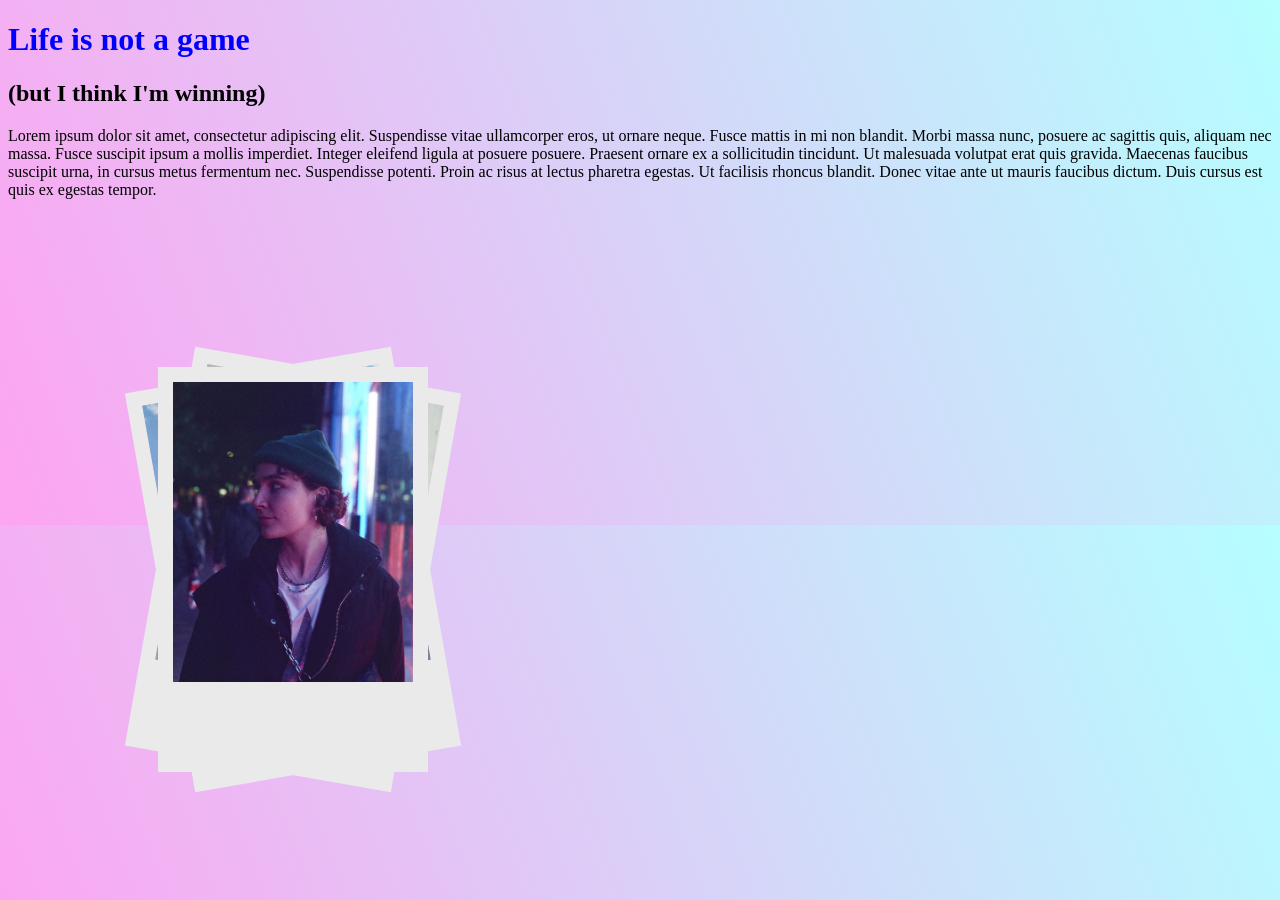
==== index.html @ 167e36af "Added the Lorem Ipsum in the intro + the polaroid gallery" ====
<!DOCTYPE html>
<html lang="en">
  <head>
    <meta charset="UTF-8" />
    <meta name="viewport" content="width=device-width, initial-scale=1.0" />
    <title>Life is not a game</title>
    <link rel="stylesheet" href="style.css" />
  </head>
  <body>
    <header>
      <h1>Life is not a game</h1>
      <h2>(but I think I'm winning)</h2>
    </header>
    <div class="intro">
      Lorem ipsum dolor sit amet, consectetur adipiscing elit. Suspendisse vitae
      ullamcorper eros, ut ornare neque. Fusce mattis in mi non blandit. Morbi
      massa nunc, posuere ac sagittis quis, aliquam nec massa. Fusce suscipit
      ipsum a mollis imperdiet. Integer eleifend ligula at posuere posuere.
      Praesent ornare ex a sollicitudin tincidunt. Ut malesuada volutpat erat
      quis gravida. Maecenas faucibus suscipit urna, in cursus metus fermentum
      nec. Suspendisse potenti. Proin ac risus at lectus pharetra egestas. Ut
      facilisis rhoncus blandit. Donec vitae ante ut mauris faucibus dictum.
      Duis cursus est quis ex egestas tempor.
      <div class="picture">
        <img src="C:\Users\Noru\Downloads\Untitled design (4).png" alt="" />
      </div>
    </div>

    <div class="polaroid-gallery">
      <div class="stack">
        <img class="under1" src="imgs/2.jpg" alt="" />
        <img class="under2" src="imgs/5.jpg" alt="" />
        <img class="cover" src="imgs/1.jpg" alt="" />

        <img class="no-show" src="imgs/3.png" alt="" />
        <img class="no-show" src="imgs/4.jpg" alt="" />
        <img class="no-show" src="imgs/6.jpg" alt="" />
        <img class="no-show" src="imgs/7.png" alt="" />
      </div>

      <!-- The Modal/Lightbox -->
      <div id="gallery" class="gallery">
        <span class="close cursor" onclick="closeModal()">&times;</span>
        <div class="gallery-content">
          <div class="my-slides">
            <img src="imgs/1.jpg" />
          </div>
          <div class="my-slides">
            <img src="imgs/2.jpg" />
          </div>
          <div class="my-slides">
            <img src="imgs/3.png" />
          </div>
          <div class="my-slides">
            <img src="imgs/4.jpg" />
          </div>
          <div class="my-slides">
            <img src="imgs/5.jpg" />
          </div>
          <div class="my-slides">
            <img src="imgs/6.jpg" />
          </div>
          <div class="my-slides">
            <img src="imgs/7.png" />
          </div>
          <!-- Next/previous controls -->
          <a class="prev" onclick="plusSlides(-1)">&#10094;</a>
          <a class="next" onclick="plusSlides(1)">&#10095;</a>
        </div>
      </div>
    </div>
    <div class="record-player"></div>
    <div class="about-fox"></div>
    <div class="quote-generator"></div>
    <footer>
      <!-- copyright & inspo
        my links -->
    </footer>
  </body>
  <script>
    const gallery = document.querySelector(".gallery");
    const slides = document.querySelectorAll(".my-slides");
    const stack = document.querySelector(".stack");
    let slideIndex = 1;
    showSlides(slideIndex);

    // Next/previous controls
    function plusSlides(n) {
      showSlides((slideIndex += n));
    }

    // Thumbnail image controls
    function currentSlide(n) {
      showSlides((slideIndex = n));
    }

    function showSlides(n) {
      let i;

      if (n > slides.length) {
        slideIndex = 1;
      }
      if (n < 1) {
        slideIndex = slides.length;
      }
      for (i = 0; i < slides.length; i++) {
        slides[i].style.display = "none";
      }

      slides[slideIndex - 1].style.display = "block";
    }

    stack.addEventListener("click", () => {
      gallery.style.display = "flex";
    });
    // Close the Modal
    function closeModal() {
      gallery.style.display = "none";
    }
  </script>
</html>
---- style.css ----
body {
  background: linear-gradient(
    68.6deg,
    rgb(252, 165, 241) 1.8%,
    rgb(181, 255, 255) 100.5%
  );
}
h1 {
  color: blue;
}

.stack {
  position: relative;
  top: 150px;
  left: 150px;
  width: 300px;
  height: 300px;
  transition: all ease-in-out 0.5s;
}
.stack img {
  position: absolute;
  max-width: 300px;
  max-height: 300px;
  border: solid 15px #eaeaea;
  border-bottom: solid 90px #eaeaea;
}

.cover {
  border: solid 15px #eaeaea;
  border-bottom: solid 90px #eaeaea;
  transition: all ease-in-out 0.5s;
}
.no-show {
  display: none;
}
.under1 {
  transform: rotate(-10deg);
  transition: all ease-in-out 0.5s;
}

.under2 {
  transform: rotate(10deg);
  transition: all ease-in-out 0.5s;
}
.stack:hover {
  transform: scale(1.1);
  cursor: pointer;
  transition: all ease-in-out 0.5s;
}

.stack:hover .under1 {
  transform: rotate(-15deg);
  transition: all ease-in-out 0.5s;
  /* add shadows? */
}

.stack:hover .under2 {
  transform: rotate(15deg);
  transition: all ease-in-out 0.5s;
}

/* The Modal (background) */
.gallery {
  display: none; /* Keep it hidden initially */
  position: fixed;
  z-index: 1000;
  left: 50%;
  top: 50%;
  width: 100%;
  height: 100%;
  background-color: rgba(0, 0, 0, 0.279);
  transform: translate(-50%, -50%); /* Centering fix */
  /* display: flex;
  align-items: center;
  justify-content: center; */
}
.gallery-content {
  display: flex;
  align-items: center;
  justify-content: center;
  width: 100vw; /* Full viewport width */
  height: 100vh; /* Full viewport height */
  position: fixed; /* Ensures it stays in place */
  top: 0;
  left: 0;
}
/* Modal Content */
.gallery-content img {
  display: flex;
  align-items: center;
  justify-content: center;
  max-width: 95%;
  max-height: 95vh;
  /* object-fit: contain; */
}

/* The Close Button */
.close {
  color: white;
  position: absolute;
  top: 10px;
  right: 25px;
  font-size: 35px;
  font-weight: bold;
  cursor: pointer;
  z-index: 1000;
}

.close:hover,
.close:focus {
  color: #999;
  text-decoration: none;
  cursor: pointer;
}

.prev,
.next {
  cursor: pointer;
  position: absolute;
  top: 50%;
  transform: translateY(-50%);
  width: auto;
  padding: 16px;
  color: white;
  font-weight: bold;
  font-size: 20px;
  transition: 0.6s ease;
  border-radius: 3px;
  user-select: none;
  -webkit-user-select: none;
  background-color: rgba(0, 0, 0, 0.5);
}
.prev {
  left: 10px;
}

.next {
  right: 10px;
}
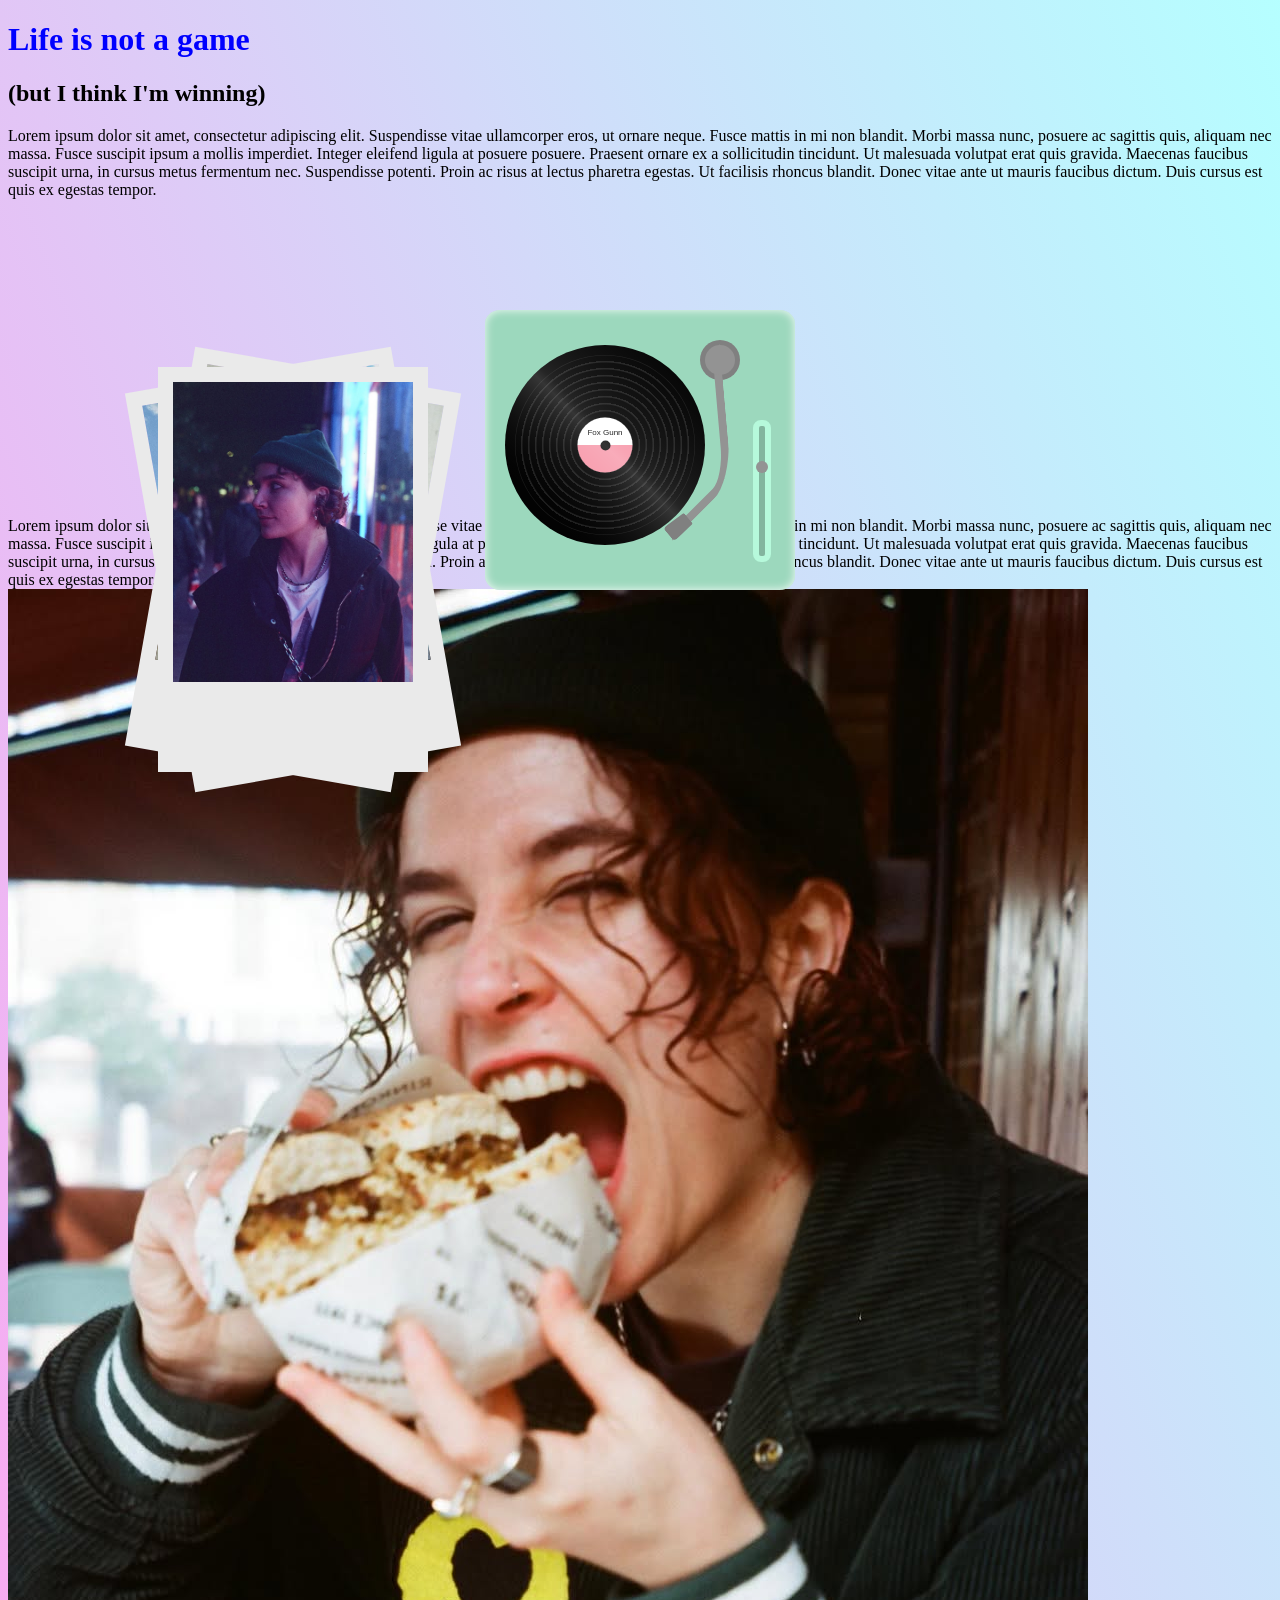
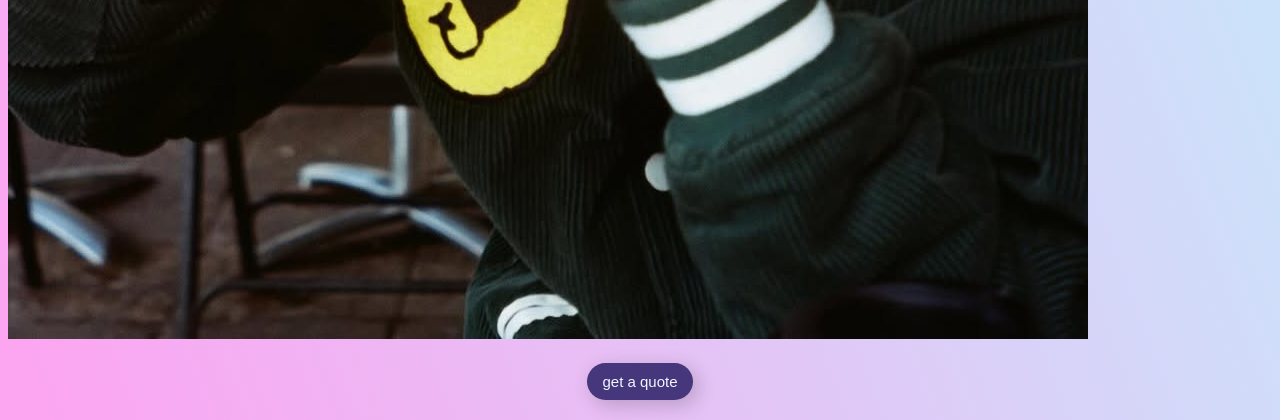
==== commit 3f02e291: "Added record player, about div and quote generator Added the record player and quote generator featu" ====
--- a/index.html
+++ b/index.html
@@ -69,15 +69,71 @@
         </div>
       </div>
     </div>
-    <div class="record-player"></div>
-    <div class="about-fox"></div>
-    <div class="quote-generator"></div>
+    <div class="record-player">
+      <div class="turntable-wrapper">
+        <div class="turntable">
+          <div class="record">
+            <div class="inner"></div>
+          </div>
+          <div class="overlay"></div>
+          <div class="arm-holder">
+            <div class="arm-wrapper">
+              <div class="arm"></div>
+            </div>
+          </div>
+        </div>
+        <div class="slider-container">
+          <input
+            type="range"
+            class="slider"
+            min="0"
+            max="1"
+            step="0.1"
+            value="0.7"
+          />
+        </div>
+      </div>
+      <audio
+        loop
+        class="my-song"
+        src="C:\Users\Noru\Documents\Coding\SheCodes Challenge Most meaningful song\audio test\FOX GUNN - life is not a game (but I think Im winning) [LyricsVisualiser].mp3"
+        preload="auto"
+      ></audio>
+    </div>
+    <div class="about-fox">
+      <div class="know-fox">
+      Lorem ipsum dolor sit amet, consectetur adipiscing elit. Suspendisse vitae
+      ullamcorper eros, ut ornare neque. Fusce mattis in mi non blandit. Morbi
+      massa nunc, posuere ac sagittis quis, aliquam nec massa. Fusce suscipit
+      ipsum a mollis imperdiet. Integer eleifend ligula at posuere posuere.
+      Praesent ornare ex a sollicitudin tincidunt. Ut malesuada volutpat erat
+      quis gravida. Maecenas faucibus suscipit urna, in cursus metus fermentum
+      nec. Suspendisse potenti. Proin ac risus at lectus pharetra egestas. Ut
+      facilisis rhoncus blandit. Donec vitae ante ut mauris faucibus dictum.
+      Duis cursus est quis ex egestas tempor.
+      </div>
+      <div class="picture">
+        <img src="imgs/6.jpg" alt="" />
+    </div>
+    <div class="quote-generator">
+      <button class="button">get a quote</button>
+
+    <!-- Pop-up Modal -->
+    <div class="modal">
+      <div class="modal-content">
+        <span class="close">&times;</span>
+        <p id="modal-text" class="quote"></p>
+        <!-- need to add a classe to target it in css -->
+      </div>
+    </div>
+    </div>
     <footer>
       <!-- copyright & inspo
         my links -->
     </footer>
   </body>
   <script>
+    //Gallery script
     const gallery = document.querySelector(".gallery");
     const slides = document.querySelectorAll(".my-slides");
     const stack = document.querySelector(".stack");
@@ -114,8 +170,105 @@
       gallery.style.display = "flex";
     });
     // Close the Modal
-    function closeModal() {
+    function closeGalleryModal() {
       gallery.style.display = "none";
     }
+
+    //Record player script
+    let state = false;
+    let turntable = document.querySelector(".turntable");
+    let song = document.querySelector(".my-song");
+    let slider = document.querySelector(".slider");
+    let record = document.querySelector(".record");
+    let arm = document.querySelector(".arm-wrapper");
+
+    let rotation = 0;
+    let animationFrame;
+
+    // Function to rotate the record smoothly
+    function rotateRecord() {
+      rotation += 2.5; // Adjust speed if needed
+      record.style.transform = `rotate(${rotation}deg)`;
+      animationFrame = requestAnimationFrame(rotateRecord);
+    }
+
+    turntable.addEventListener("click", () => {
+      if (!state) {
+        arm.classList.add("play");
+        setTimeout(() => {
+          song.play();
+          rotateRecord(); // Start rotating the record
+        }, 1000);
+      } else {
+        arm.classList.remove("play");
+        song.pause();
+        cancelAnimationFrame(animationFrame); // Stop rotation but keep position
+      }
+      state = !state;
+    });
+
+    // Adjust volume with slider
+    slider.addEventListener("input", (e) => {
+      song.volume = Number(e.target.value);
+    });
+
+    //quote generator script
+    const modal = document.querySelector(".modal");
+        const modalText = document.querySelector(".quote");
+        const closeQuoteModal = document.querySelector(".close");
+        const button = document.querySelector(".button");
+        let quotes = [
+          "Començo a pensar que m'ha fet un embruix<br><span style='color: gray;'>(I'm starting to think she's cast a spell on me)</span>",
+          `Always at the casino, but the only thing I'm trying to win tonight is <br> you
+      `,
+          `She says she wants to learn my language <br>
+          Yo te doy una clase privada, mi amor
+          <br> (I'll give you a private lesson, my love)
+          <br> But I'll be out the door in the morning
+          `,
+          `Just a bite won't be enough
+          <br> I want that movie typе of love
+          `,
+          `I think I loved you like there was no tomorrow
+          <br> But now it's time to love like there is
+          `,
+          `Now I've got so much love to give
+          <br> But I can't find the one to give it all to all to
+          <br> I'll share it bit by bit
+          <br> I got some for you and you, and you, and you…
+          `,
+          `I was never good at goodbyes
+          <br> Now I've hurt my wrist from all this waving`,
+
+          "When my soul was in the lost and found <br> You came along to claim it",
+        ];
+
+        let seenQuotes = [];
+
+        button.addEventListener("click", () => {
+          if (seenQuotes.length === quotes.length) {
+            seenQuotes = [];
+          }
+
+          let newQuote;
+          do {
+            newQuote = quotes[Math.floor(Math.random() * quotes.length)];
+          } while (seenQuotes.includes(newQuote)); // Keep generating until it's a new quote
+          seenQuotes.push(newQuote); // Add to seen quotes
+          modalText.innerHTML = newQuote;
+          modal.style.display = "flex";
+        });
+
+        // Close modal
+        closeQuoteModal.addEventListener("click", () => {
+          modal.style.display = "none";
+        });
+
+        // Close modal when clicking outside the modal-content
+        window.addEventListener("click", (e) => {
+          if (e.target === modal) {
+            modal.style.display = "none";
+          }
+        });
   </script>
 </html>
--- a/style.css
+++ b/style.css
@@ -9,6 +9,7 @@
   color: blue;
 }
 
+/*Gallery styling*/
 .stack {
   position: relative;
   top: 150px;
@@ -137,3 +138,257 @@
 .next {
   right: 10px;
 }
+
+/*Record player styling*/
+.turntable-wrapper {
+  position: absolute;
+  width: 310px;
+  height: 280px;
+  left: 50%;
+  top: 50%;
+  transform: translate(-50%, -50%);
+  cursor: pointer;
+}
+.turntable {
+  position: absolute;
+  left: 50%;
+  top: 50%;
+  transform: translate(-50%, -50%);
+  width: 310px;
+  height: 280px;
+  background: #9cd8bd;
+  border-radius: 5%;
+  box-shadow: inset 0 0 10px rgba(255, 255, 255, 0.893);
+}
+
+.record {
+  position: absolute;
+  left: 20px;
+  top: 35px;
+  width: 200px;
+  height: 200px;
+  background: black;
+  border-radius: 50%;
+}
+
+.record::before {
+  content: "";
+  left: 50%;
+  top: 50%;
+  transform: translate(-50%, -50%);
+  position: absolute;
+  width: 180px;
+  height: 180px;
+  background: repeating-radial-gradient(
+    black,
+    black 5px,
+    #1c1c1c 6px,
+    #1c1c1c 7px
+  );
+  border-radius: 50%;
+}
+
+.overlay {
+  content: "";
+  left: 20px;
+  top: 35px;
+  position: absolute;
+  width: 200px;
+  height: 200px;
+  background: linear-gradient(
+    45deg,
+    transparent,
+    40%,
+    rgba(255, 255, 255, 0.208),
+    60%,
+    transparent
+  );
+  border-radius: 50%;
+}
+
+.inner {
+  position: absolute;
+  left: 50%;
+  top: 50%;
+  transform: translate(-50%, -50%);
+  width: 55px;
+  height: 55px;
+  background: linear-gradient(white, white 50%, #f796a8 50%, #f796a8);
+  border-radius: 50%;
+}
+
+.inner::before {
+  content: "";
+  position: absolute;
+  left: 50%;
+  top: 50%;
+  transform: translate(-50%, -50%);
+  width: 10px;
+  height: 10px;
+  background: black;
+  border-radius: 50%;
+}
+
+.inner::after {
+  content: "Fox Gunn";
+  width: 55px;
+  text-align: center;
+  font-family: sans-serif;
+  font-size: 8px;
+  position: absolute;
+  left: 50%;
+  top: 10px;
+  transform: translateX(-50%);
+}
+
+.arm-holder {
+  position: absolute;
+  width: 40px;
+  height: 40px;
+  background: gray;
+  border-radius: 50%;
+  right: 55px;
+  top: 30px;
+}
+
+.arm-holder::after {
+  content: "";
+  position: absolute;
+  top: 50%;
+  left: 50%;
+  transform: translate(-50%, -50%);
+  width: 30px;
+  height: 30px;
+  background: #939393;
+  border-radius: 50%;
+}
+.arm-wrapper {
+  position: absolute;
+  top: 10px;
+  right: 8px;
+  width: 100px;
+  height: 120px;
+  transform-origin: top;
+  transform: rotate(-25deg);
+  transition: 1s;
+}
+.arm {
+  position: absolute;
+  right: 13px;
+  width: 60px;
+  top: 10px;
+  height: 110px;
+  border: 10px solid #939393;
+  transform: skew(-20deg, -20deg);
+  transform-origin: top right;
+  border-left-color: transparent;
+  border-top-color: transparent;
+  border-radius: 0 0 30% 0;
+}
+
+.arm::before {
+  content: "";
+  position: absolute;
+  width: 20px;
+  height: 30px;
+  background: gray;
+  transform: skew(20deg, 20deg) rotate(75deg);
+  top: 98px;
+  left: -10px;
+  border-radius: 20%;
+  clip-path: polygon(10% 0%, 90% 0%, 100% 100%, 0% 100%);
+}
+
+.slider {
+  appearance: none;
+  transform: rotate(-90deg);
+  width: 130px;
+  height: 6px;
+  position: absolute;
+  right: -40px;
+  top: 170px;
+  background-color: #82b59e;
+  border-radius: 8px;
+  border: 6px solid #b6f9db;
+  cursor: pointer;
+}
+::-webkit-slider-thumb {
+  appearance: none;
+  height: 12px;
+  width: 12px;
+  background-color: #939393;
+  cursor: pointer;
+  border-radius: 50%;
+}
+
+.play {
+  transform: rotate(0deg);
+  transform-origin: top;
+  transition: 1s;
+}
+
+/*Quote Generator styling*/
+button {
+  display: block;
+  margin: 20px auto;
+  background-color: #46367b;
+  color: #f0f8ff;
+  font-size: 15px;
+  padding: 10px 15px;
+  border: none;
+  border-radius: 20px;
+  box-shadow: 5px 5px 20px rgba(0, 0, 0, 0.2);
+  transition: all 200ms ease-in-out;
+  font-family: Helvetica, Arial, sans-serif;
+}
+
+button:hover {
+  color: #46367b;
+  background-color: rgba(240, 248, 255, 0.4);
+  cursor: pointer;
+}
+
+/* Modal styles */
+.modal {
+  display: none; /* Hidden by default */
+  position: fixed;
+  top: 0;
+  left: 0;
+  width: 100%;
+  height: 100%;
+  background-color: rgba(0, 0, 0, 0.8);
+  justify-content: center;
+  align-items: center;
+  z-index: 1000;
+}
+
+.modal-content {
+  display: flex;
+  align-items: center;
+  justify-content: center;
+  background: white;
+  border-radius: 10px;
+  width: 50%;
+  overflow: hidden;
+}
+
+.modal-content p {
+  padding: 20px;
+  /* max-width: 50%; */
+  text-align: center;
+  margin: 0;
+  overflow-y: auto;
+}
+
+.close {
+  position: absolute;
+  top: 10px;
+  right: 10px;
+  font-size: 24px;
+  color: white;
+  cursor: pointer;
+}
+.quote {
+  color: blueviolet;
+  /* text-align: center; */
+}
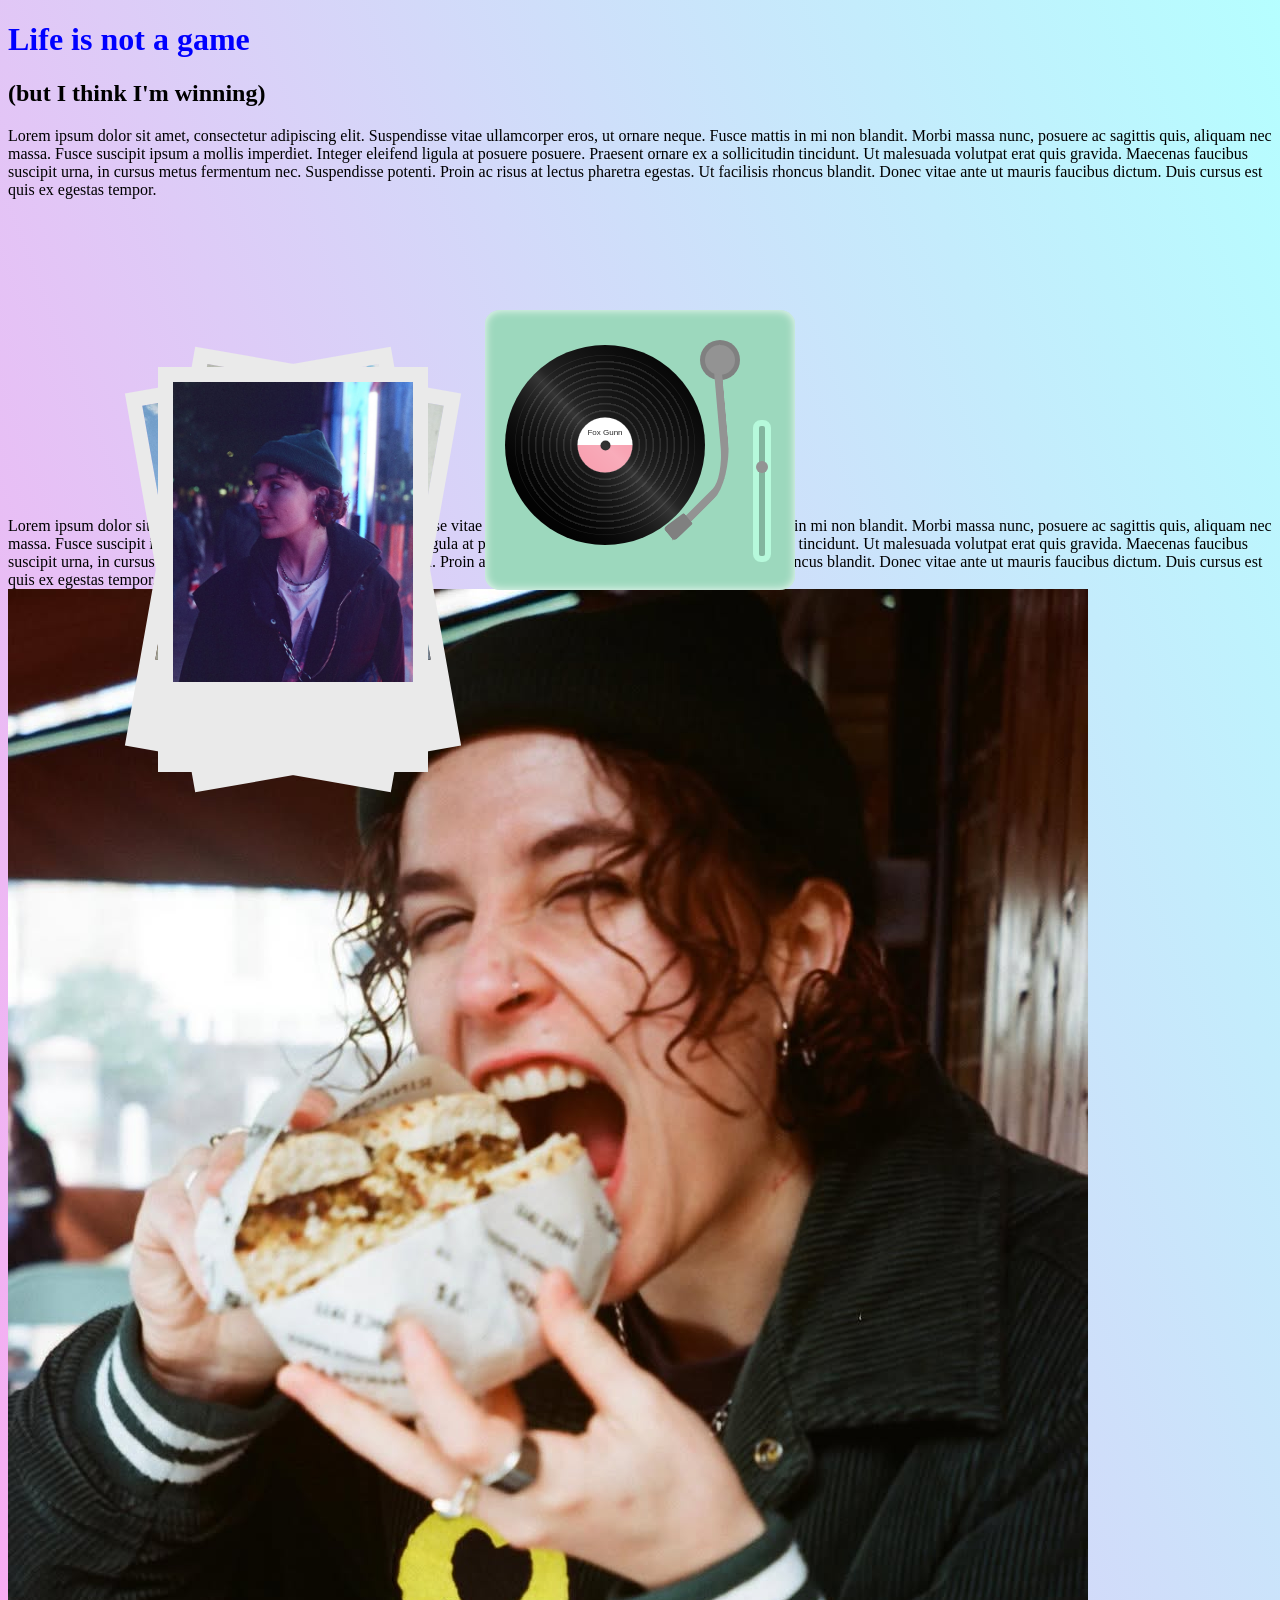
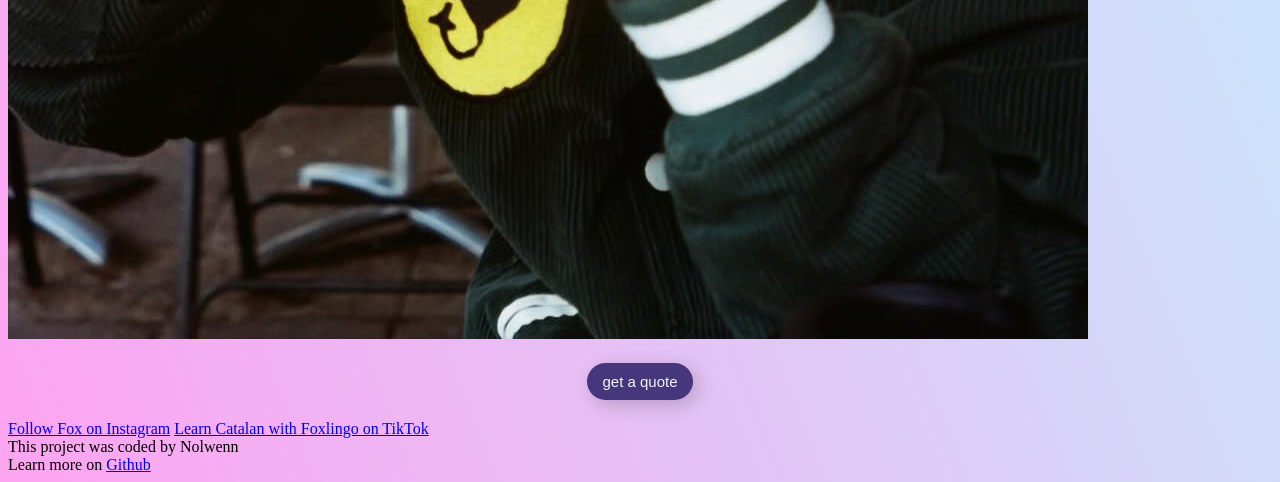
==== commit 733de159: "Updated Gallery stack + fixed gallery modal close button + updated footer info" ====
--- a/index.html
+++ b/index.html
@@ -31,16 +31,11 @@
         <img class="under1" src="imgs/2.jpg" alt="" />
         <img class="under2" src="imgs/5.jpg" alt="" />
         <img class="cover" src="imgs/1.jpg" alt="" />
-
-        <img class="no-show" src="imgs/3.png" alt="" />
-        <img class="no-show" src="imgs/4.jpg" alt="" />
-        <img class="no-show" src="imgs/6.jpg" alt="" />
-        <img class="no-show" src="imgs/7.png" alt="" />
       </div>
 
       <!-- The Modal/Lightbox -->
       <div id="gallery" class="gallery">
-        <span class="close cursor" onclick="closeModal()">&times;</span>
+        <span class="close cursor" onclick="closeGalleryModal()">&times;</span>
         <div class="gallery-content">
           <div class="my-slides">
             <img src="imgs/1.jpg" />
@@ -128,8 +123,14 @@
     </div>
     </div>
     <footer>
-      <!-- copyright & inspo
-        my links -->
+      <div class="links">
+        <a href="https://www.instagram.com/foxgunnnnn/">Follow Fox on Instagram</a>
+        <a href="https://www.tiktok.com/@foxgunnnnn">Learn Catalan with Foxlingo on TikTok</a>
+      </div>
+      <div class="copyrights"></div>
+      <div class="my-info">
+        This project was coded by Nolwenn <br> Learn more on <a href="https://github.com/Junodity/Song-challenge" target="_blank">Github</a>
+      </div>
     </footer>
   </body>
   <script>
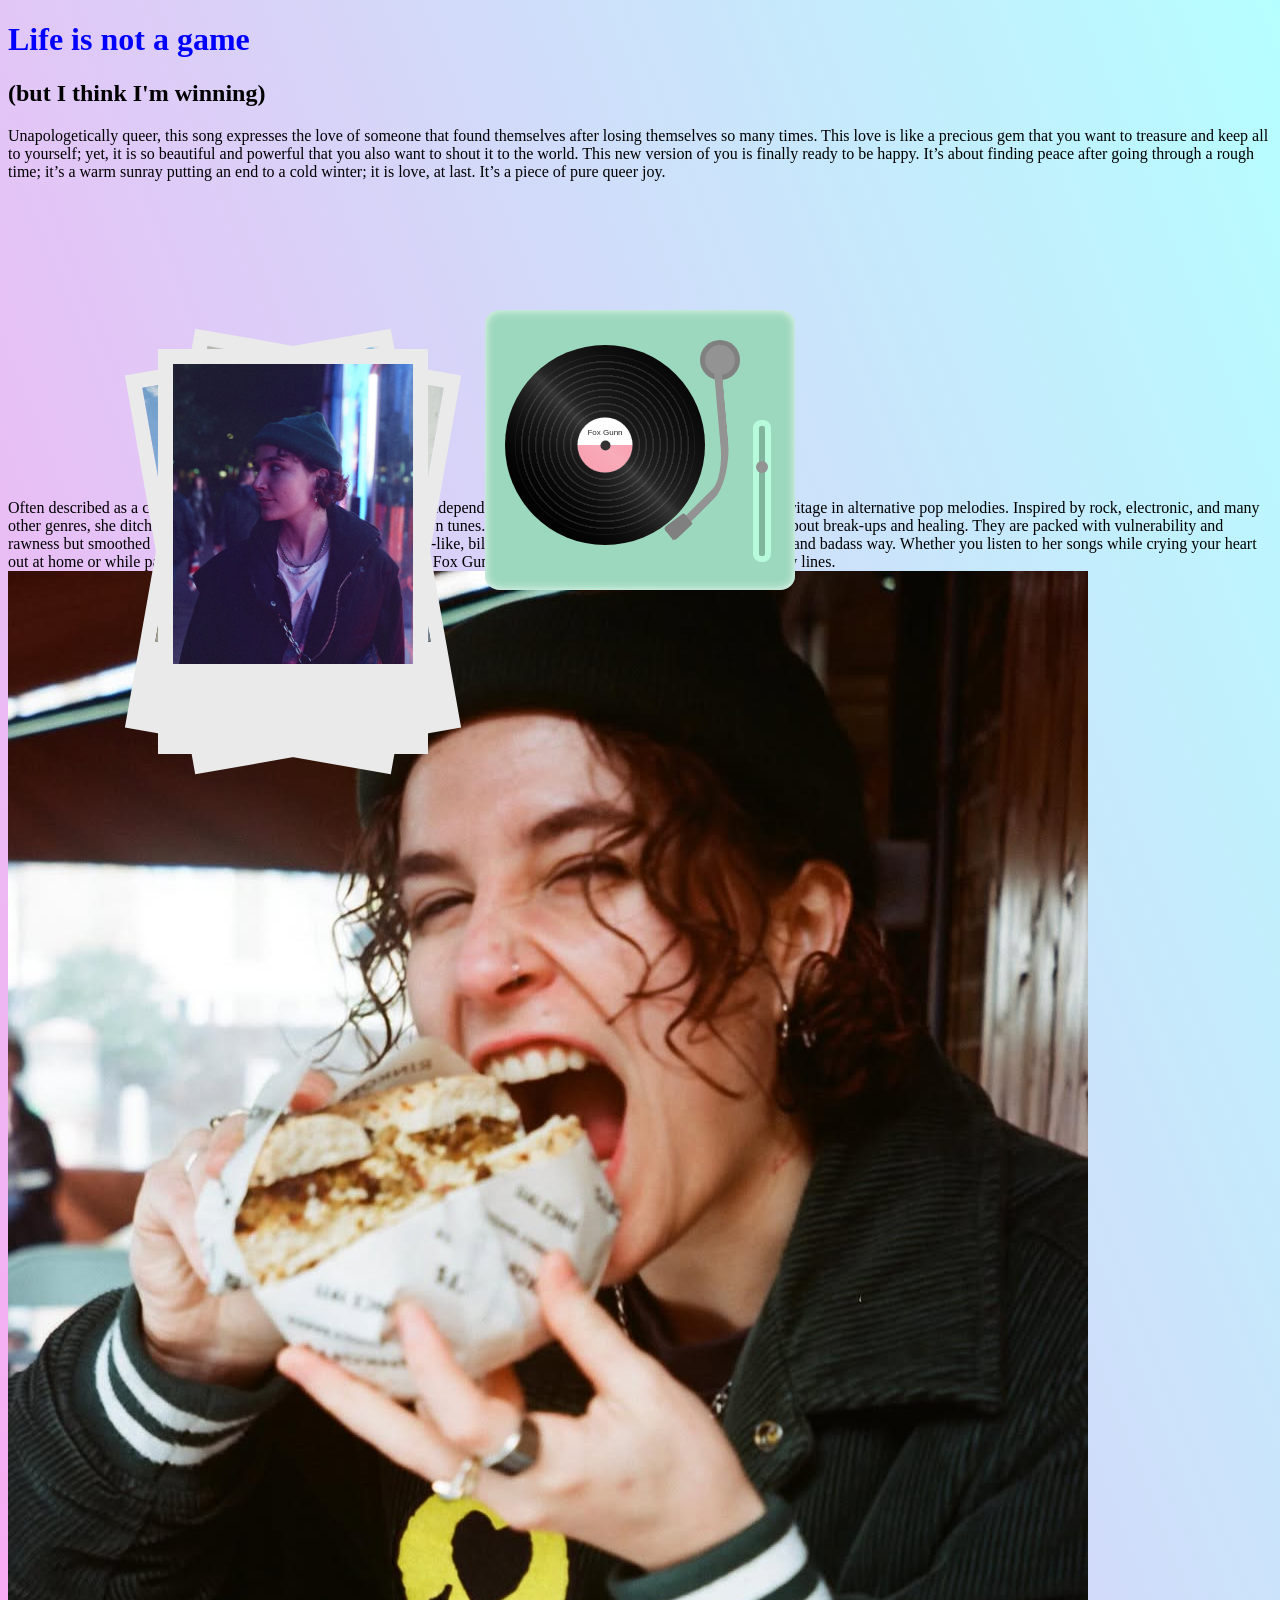
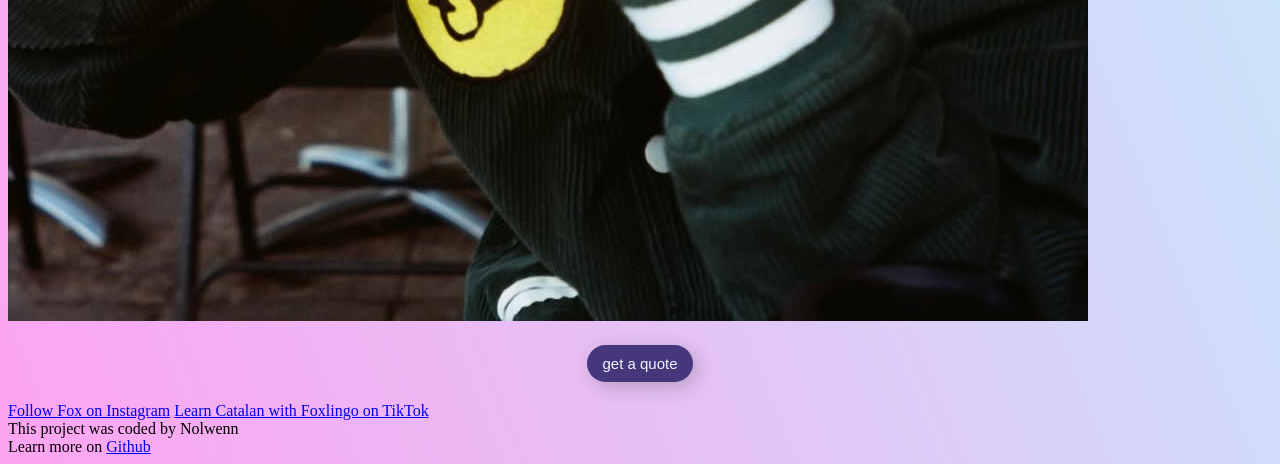
==== commit 98b4018b: "Updated intro and know fox texts + updating quote generator" ====
--- a/index.html
+++ b/index.html
@@ -12,15 +12,10 @@
       <h2>(but I think I'm winning)</h2>
     </header>
     <div class="intro">
-      Lorem ipsum dolor sit amet, consectetur adipiscing elit. Suspendisse vitae
-      ullamcorper eros, ut ornare neque. Fusce mattis in mi non blandit. Morbi
-      massa nunc, posuere ac sagittis quis, aliquam nec massa. Fusce suscipit
-      ipsum a mollis imperdiet. Integer eleifend ligula at posuere posuere.
-      Praesent ornare ex a sollicitudin tincidunt. Ut malesuada volutpat erat
-      quis gravida. Maecenas faucibus suscipit urna, in cursus metus fermentum
-      nec. Suspendisse potenti. Proin ac risus at lectus pharetra egestas. Ut
-      facilisis rhoncus blandit. Donec vitae ante ut mauris faucibus dictum.
-      Duis cursus est quis ex egestas tempor.
+      Unapologetically queer, this song expresses the love of someone that found themselves after losing themselves so many times. This love is like a precious gem that you want to treasure and keep all to yourself; yet, it is so beautiful and powerful that you also want to shout it to the world. This new version of you is finally ready to be happy.
+It’s about finding peace after going through a rough time; it’s a warm sunray putting an end to a cold winter; it is love, at last.
+It’s a piece of pure queer joy.
+
       <div class="picture">
         <img src="C:\Users\Noru\Downloads\Untitled design (4).png" alt="" />
       </div>
@@ -97,15 +92,10 @@
     </div>
     <div class="about-fox">
       <div class="know-fox">
-      Lorem ipsum dolor sit amet, consectetur adipiscing elit. Suspendisse vitae
-      ullamcorper eros, ut ornare neque. Fusce mattis in mi non blandit. Morbi
-      massa nunc, posuere ac sagittis quis, aliquam nec massa. Fusce suscipit
-      ipsum a mollis imperdiet. Integer eleifend ligula at posuere posuere.
-      Praesent ornare ex a sollicitudin tincidunt. Ut malesuada volutpat erat
-      quis gravida. Maecenas faucibus suscipit urna, in cursus metus fermentum
-      nec. Suspendisse potenti. Proin ac risus at lectus pharetra egestas. Ut
-      facilisis rhoncus blandit. Donec vitae ante ut mauris faucibus dictum.
-      Duis cursus est quis ex egestas tempor.
+      Often described as a chaotic Virgo, Fox Gunn is a London-based independent singer-songwriter who mixes her Catalan heritage in alternative pop melodies. Inspired by rock, electronic, and many other genres, she ditched her classical sheet music to create her own tunes.
+Fox’s tracks tell you stories about queer love, about break-ups and healing. They are packed with vulnerability and rawness but smoothed with deep emotions and realness. Her diary-like, bilingual lyrics let you into her world in an honest and badass way. 
+Whether you listen to her songs while crying your heart out at home or while painting the town red with your best friends, Fox Gunn will charm you with her warm smile and flirty lines. 
+
       </div>
       <div class="picture">
         <img src="imgs/6.jpg" alt="" />
@@ -118,6 +108,7 @@
       <div class="modal-content">
         <span class="close">&times;</span>
         <p id="modal-text" class="quote"></p>
+        <p id="modal-text-source" class="source"></p>
         <!-- need to add a classe to target it in css -->
       </div>
     </div>
@@ -216,6 +207,7 @@
     //quote generator script
     const modal = document.querySelector(".modal");
         const modalText = document.querySelector(".quote");
+        const modalTextSource = document.querySelector(".source");
         const closeQuoteModal = document.querySelector(".close");
         const button = document.querySelector(".button");
         let quotes = [
@@ -244,6 +236,8 @@
           "When my soul was in the lost and found <br> You came along to claim it",
         ];
 
+        let sources = ["Listen to Crush on <a href= 'https://papago.naver.com/'>Spotify</a>"];
+
         let seenQuotes = [];
 
         button.addEventListener("click", () => {
@@ -257,6 +251,7 @@
           } while (seenQuotes.includes(newQuote)); // Keep generating until it's a new quote
           seenQuotes.push(newQuote); // Add to seen quotes
           modalText.innerHTML = newQuote;
+          modalTextSource.innerHTML = sources[newQuote.indexOf];
           modal.style.display = "flex";
         });
 
--- a/style.css
+++ b/style.css
@@ -392,3 +392,7 @@
   color: blueviolet;
   /* text-align: center; */
 }
+
+.source {
+  color: red;
+}
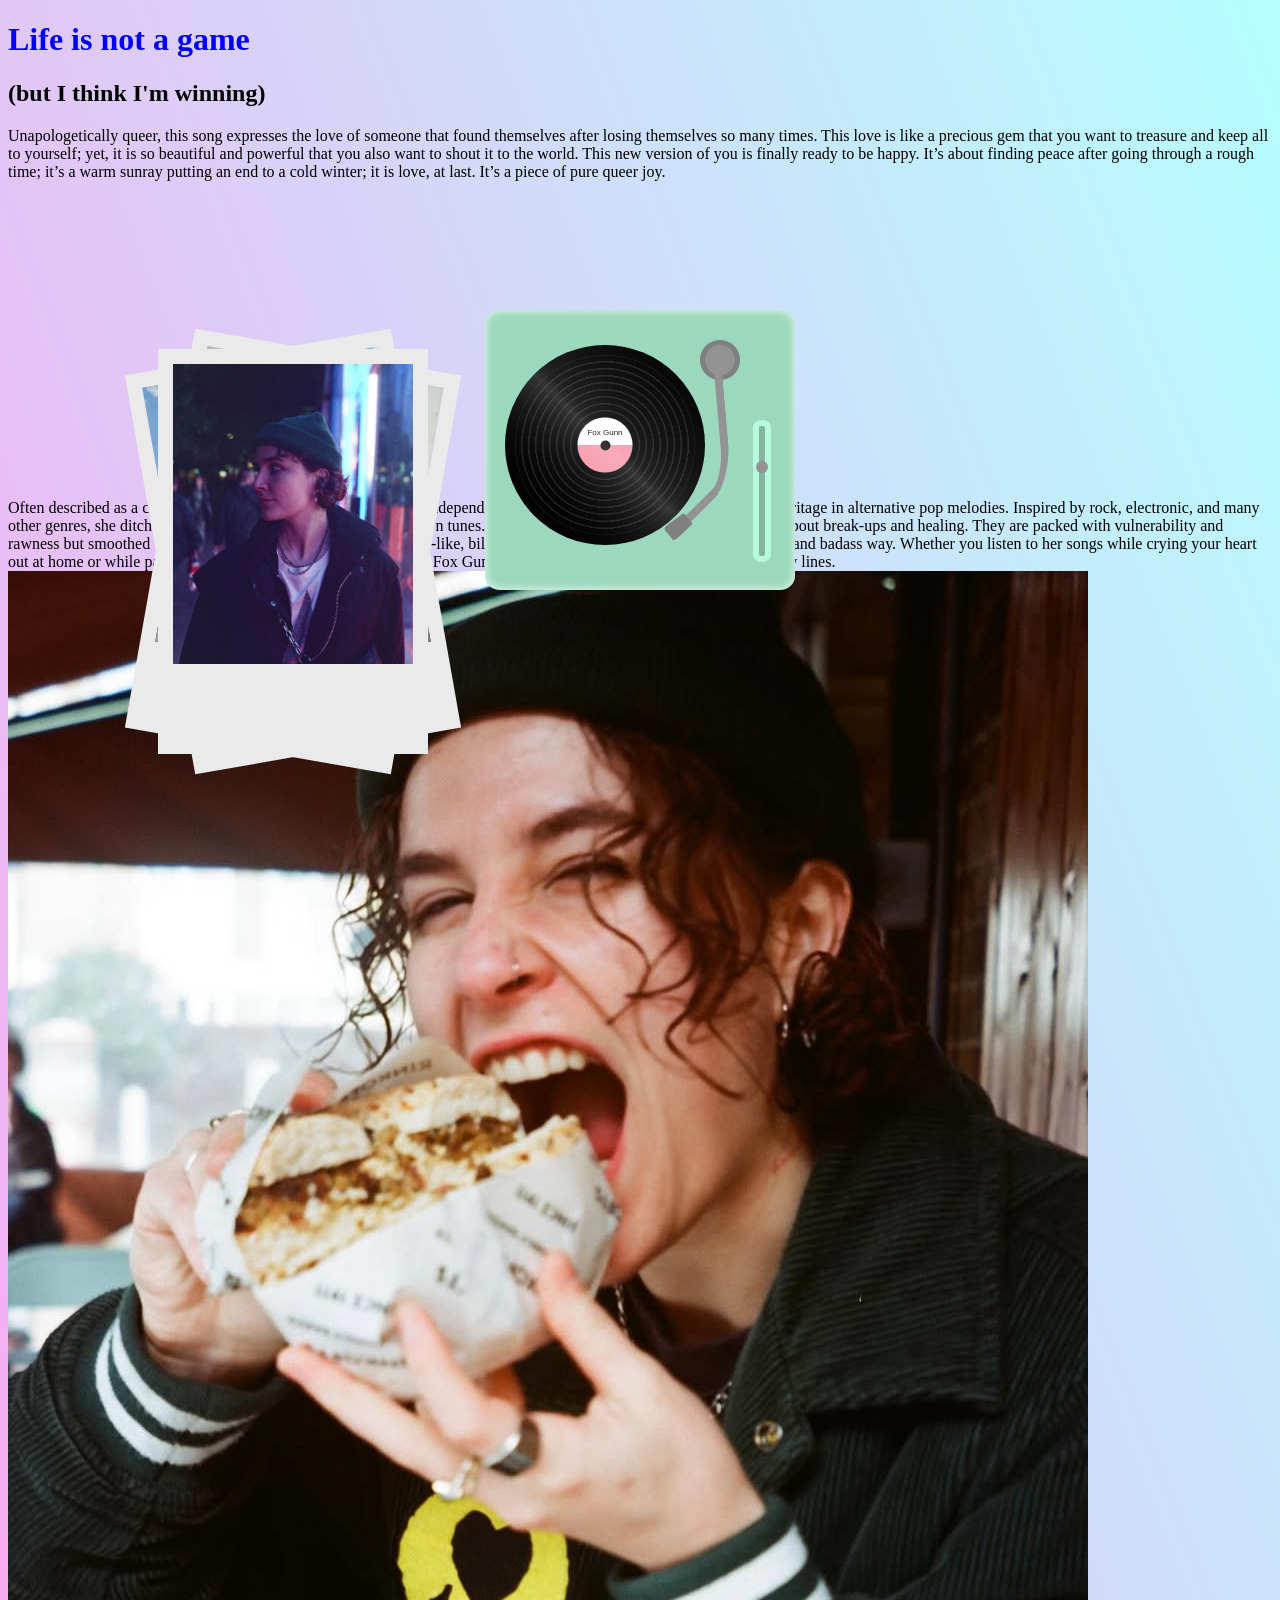
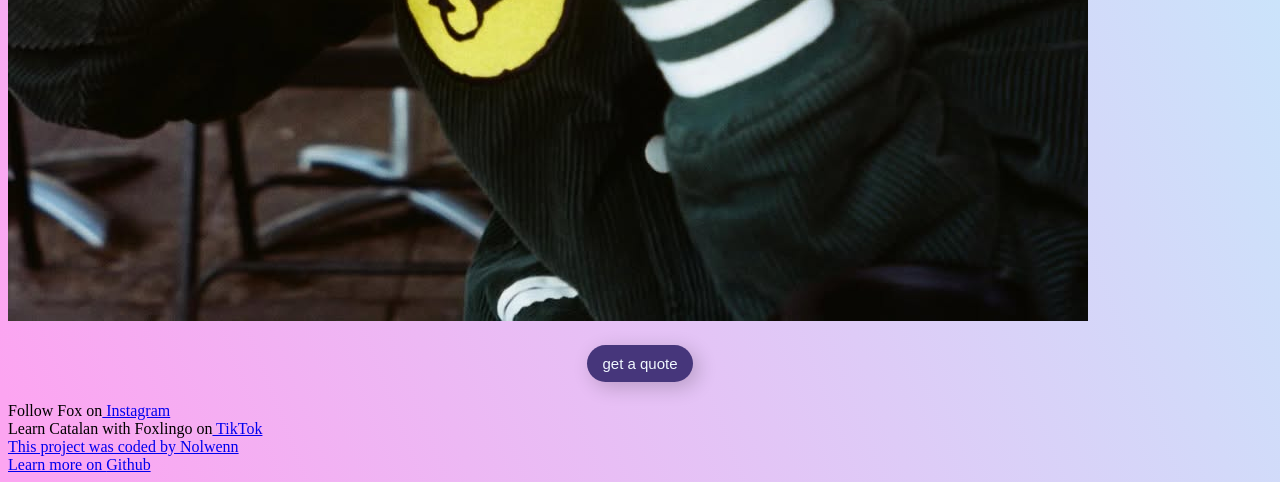
==== commit 708e4563: "Updated footer links & js sources" ====
--- a/index.html
+++ b/index.html
@@ -115,8 +115,8 @@
     </div>
     <footer>
       <div class="links">
-        <a href="https://www.instagram.com/foxgunnnnn/">Follow Fox on Instagram</a>
-        <a href="https://www.tiktok.com/@foxgunnnnn">Learn Catalan with Foxlingo on TikTok</a>
+        <span class="social-links">Follow Fox on<a href="https://www.instagram.com/foxgunnnnn/" target="_blank"> Instagram</a> <br>
+        Learn Catalan with Foxlingo on<a href="https://www.tiktok.com/@foxgunnnnn" target="_blank"> TikTok</span>
       </div>
       <div class="copyrights"></div>
       <div class="my-info">
@@ -236,7 +236,15 @@
           "When my soul was in the lost and found <br> You came along to claim it",
         ];
 
-        let sources = ["Listen to Crush on <a href= 'https://papago.naver.com/'>Spotify</a>"];
+        let sources = [
+        "Listen to Crush on <a href= 'https://papago.naver.com/' target='_blank'> Spotify</a>", 
+        "Listen to Use me Properly on <a href= 'https://papago.naver.com/' target='_blank'> Spotify</a>", 
+        "Listen to IDON’TWANTTHISBUTIWANTHER on <a href= 'https://papago.naver.com/' target='_blank'> Spotify</a>",
+        "Listen to Dessert on <a href= 'https://papago.naver.com/' target='_blank'> Spotify</a>", 
+        "Listen to Pottery on <a href= 'https://papago.naver.com/' target='_blank'> Spotify</a>",
+        "Listen to All my lovers hate each other on <a href= 'https://papago.naver.com/' target='_blank'> Spotify</a>", 
+        "Listen to Reckless on <a href= 'https://papago.naver.com/' target='_blank'> Spotify</a>",
+        "Listen to (You make me feel like) A natural woman on <a href= 'https://papago.naver.com/' target='_blank'> Spotify</a>"];
 
         let seenQuotes = [];
 
@@ -251,7 +259,8 @@
           } while (seenQuotes.includes(newQuote)); // Keep generating until it's a new quote
           seenQuotes.push(newQuote); // Add to seen quotes
           modalText.innerHTML = newQuote;
-          modalTextSource.innerHTML = sources[newQuote.indexOf];
+          const quoteIndex = quotes.indexOf(newQuote);
+          modalTextSource.innerHTML = sources[quoteIndex];
           modal.style.display = "flex";
         });
 
--- a/style.css
+++ b/style.css
@@ -395,4 +395,6 @@
 
 .source {
   color: red;
-}
+  display: flex;
+  justify-content: flex-end;
+}
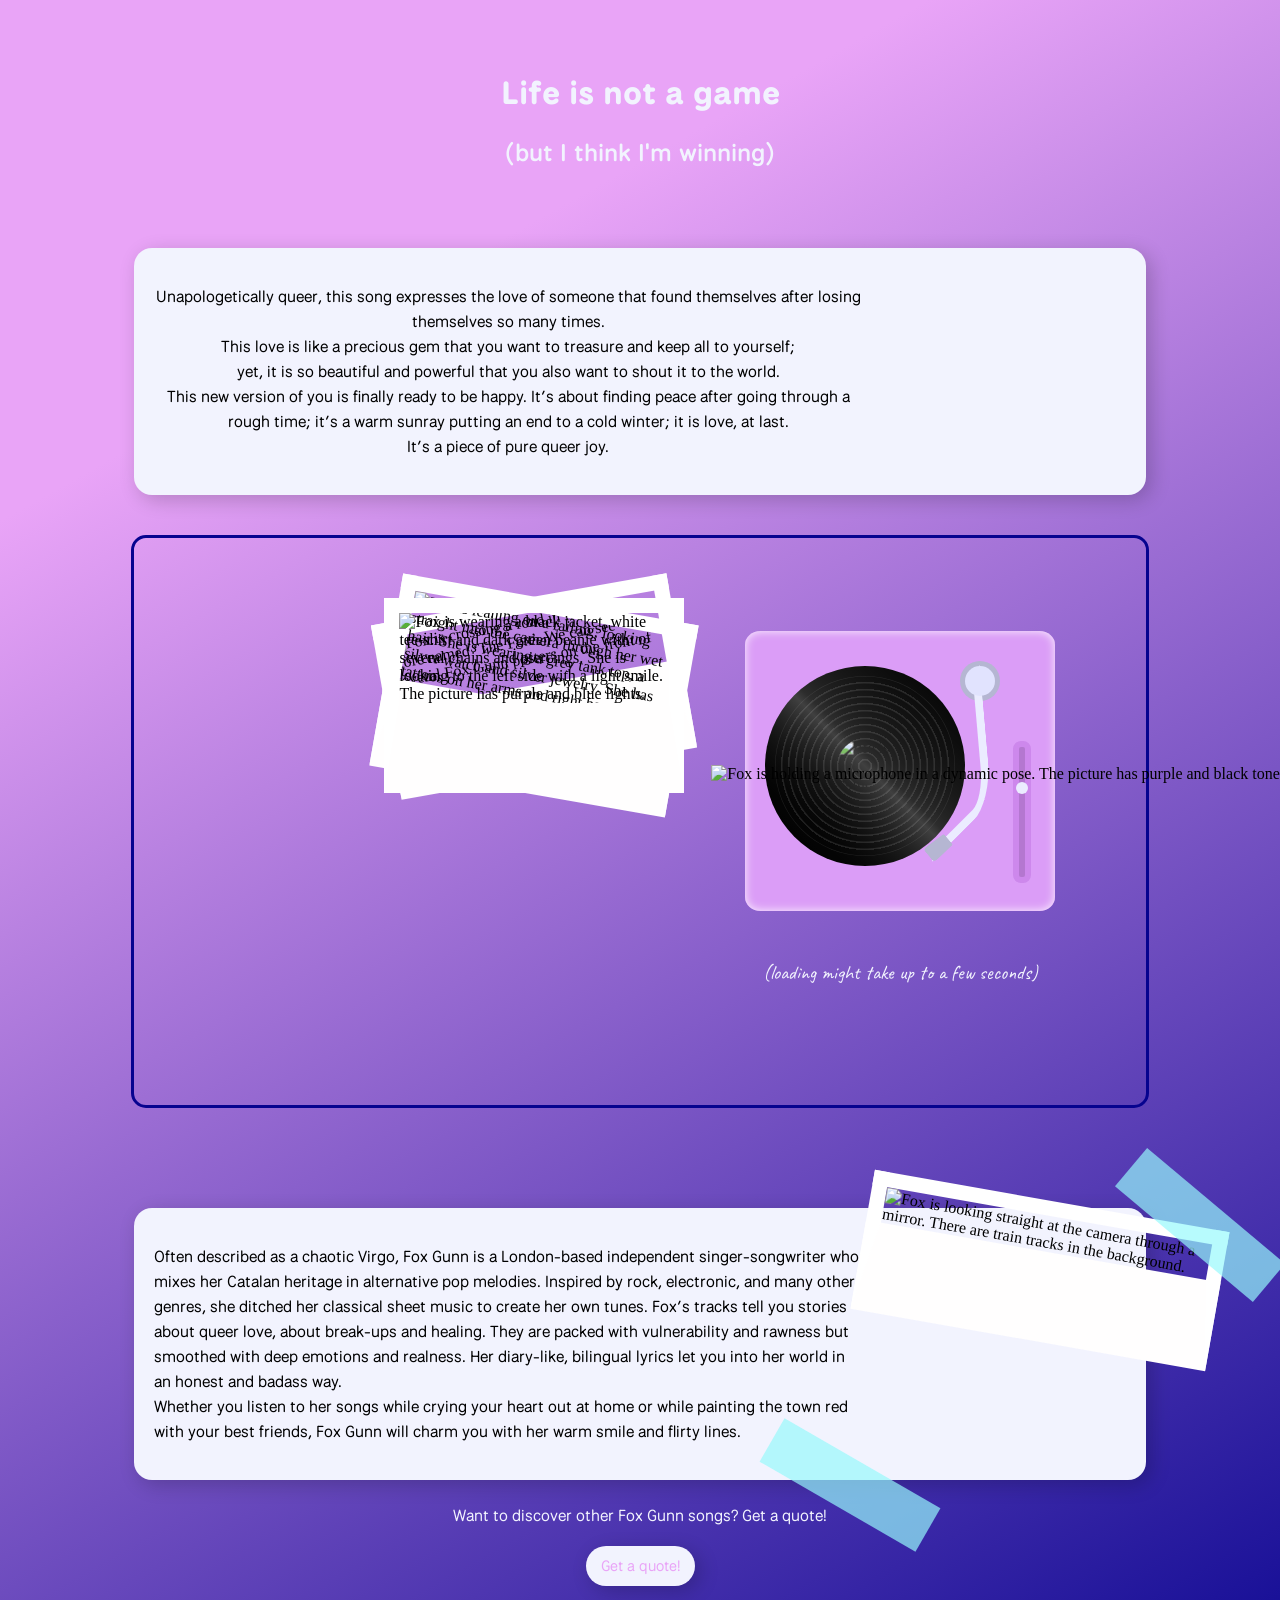
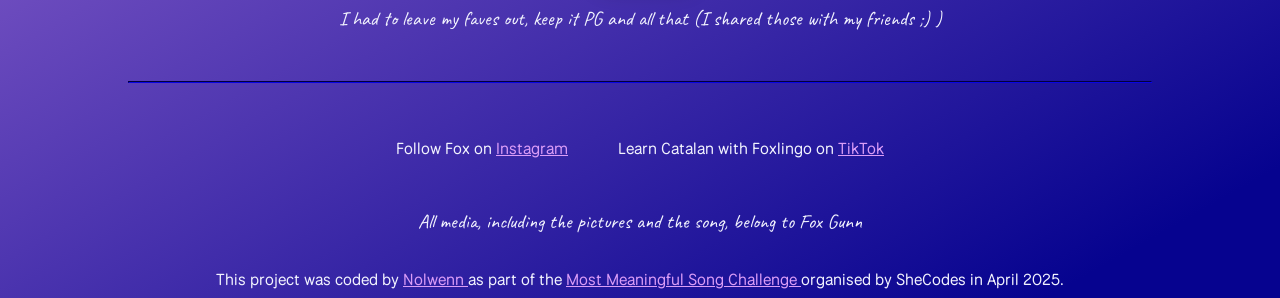
==== commit 3129835b: "Merged index with copy and css file everything needs to be in one file in order to submit it to the " ====
--- a/index.html
+++ b/index.html
@@ -4,71 +4,678 @@
     <meta charset="UTF-8" />
     <meta name="viewport" content="width=device-width, initial-scale=1.0" />
     <title>Life is not a game</title>
-    <link rel="stylesheet" href="style.css" />
+    <link rel="preconnect" href="https://fonts.googleapis.com">
+<link rel="preconnect" href="https://fonts.gstatic.com" crossorigin>
+<link href="https://fonts.googleapis.com/css2?family=Caveat:wght@400..700&family=National+Park:wght@200..800&display=swap" 
+rel="stylesheet">
+<style>
+
+  body {
+  background: linear-gradient(
+    150.7deg,
+    rgb(233, 164, 247) 19.9%,
+    rgb(6, 3, 143) 95%
+  );
+  overflow-x: hidden;
+}
+.national-park-title {
+  font-family: "National Park", sans-serif;
+  font-optical-sizing: auto;
+  font-weight: 800;
+  font-style: bold;
+}
+.national-park-subtitle {
+  font-family: "National Park", sans-serif;
+  font-optical-sizing: auto;
+  font-weight: 600;
+  font-style: normal;
+}
+.national-park-main-text {
+  font-family: "National Park", sans-serif;
+  font-optical-sizing: auto;
+  font-weight: 400;
+  font-style: normal;
+}
+.caveat-handwritten {
+  font-family: "Caveat", cursive;
+  font-optical-sizing: auto;
+  font-weight: 400;
+  font-size: 25px;
+  font-style: normal;
+}
+
+h1,
+h2 {
+  text-align: center;
+  color: #f2f3fe;
+}
+h1 {
+  padding-top: 50px;
+}
+h2 {
+  margin-bottom: 80px;
+}
+
+.intro-container {
+  display: flex;
+  justify-content: center;
+  align-items: flex-end;
+  width: 100%;
+}
+.intro-wrapper {
+  position: relative;
+  display: inline-block;
+  margin: 0 auto;
+  width: fit-content;
+}
+.intro {
+  background-color: #f2f3fe;
+  border-radius: 18px;
+  margin: 0 auto;
+  max-width: 80%;
+  height: fit-content;
+  box-shadow: 5px 5px 20px rgba(0, 0, 0, 0.2);
+  padding: 0;
+  overflow: hidden;
+}
+.intro-text {
+  text-align: center;
+  max-width: 70%;
+  padding: 20px;
+  line-height: 25px;
+}
+.intro-picture {
+  position: absolute;
+  bottom: -288px;
+  right: -18px;
+  z-index: 2;
+}
+.intro-picture img {
+  height: 960px;
+  width: 540px;
+}
+
+.second-part {
+  border: 3px solid #06038f;
+  max-width: 80%;
+  padding-bottom: 140px;
+  margin: 0 auto;
+  margin-top: 40px;
+  border-radius: 15px;
+}
+
+/*Gallery styling*/
+.stack {
+  position: relative;
+  top: 60px;
+  left: 250px;
+  width: 300px;
+  height: 300px;
+  transition: all ease-in-out 0.5s;
+}
+.stack img {
+  position: absolute;
+  max-width: 300px;
+  max-height: 300px;
+  border: solid 15px #ffffff;
+  border-bottom: solid 90px #fffefe;
+}
+.cover {
+  border: solid 15px #eaeaea;
+  border-bottom: solid 90px #eaeaea;
+  transition: all ease-in-out 0.5s;
+}
+.no-show {
+  display: none;
+}
+.under1 {
+  transform: rotate(-10deg);
+  transition: all ease-in-out 0.5s;
+}
+.under2 {
+  transform: rotate(10deg);
+  transition: all ease-in-out 0.5s;
+}
+.stack:hover {
+  transform: scale(1.1);
+  cursor: pointer;
+  transition: all ease-in-out 0.5s;
+}
+.stack:hover .under1 {
+  transform: rotate(-15deg);
+  transition: all ease-in-out 0.5s;
+}
+.stack:hover .under2 {
+  transform: rotate(15deg);
+  transition: all ease-in-out 0.5s;
+}
+
+/* The Modal (background) */
+.gallery {
+  display: none; /* Keep it hidden initially */
+  position: fixed;
+  z-index: 1000;
+  left: 50%;
+  top: 50%;
+  width: 100%;
+  height: 100%;
+  background-color: rgba(0, 0, 0, 0.279);
+  transform: translate(-50%, -50%);
+}
+.gallery-content {
+  display: flex;
+  align-items: center;
+  justify-content: center;
+  width: 100vw;
+  height: 100vh;
+  position: fixed;
+  top: 0;
+  left: 0;
+}
+/* Modal Content */
+.gallery-content img {
+  display: flex;
+  align-items: center;
+  justify-content: center;
+  max-width: 95%;
+  max-height: 95vh;
+}
+/* The Close Button */
+.close {
+  color: white;
+  position: absolute;
+  top: 10px;
+  right: 25px;
+  font-size: 35px;
+  font-weight: bold;
+  cursor: pointer;
+  z-index: 1000;
+}
+.close:hover,
+.close:focus {
+  color: #999;
+  text-decoration: none;
+  cursor: pointer;
+}
+.prev,
+.next {
+  cursor: pointer;
+  position: absolute;
+  top: 50%;
+  transform: translateY(-50%);
+  width: auto;
+  padding: 16px;
+  color: white;
+  font-weight: bold;
+  font-size: 20px;
+  transition: 0.6s ease;
+  border-radius: 3px;
+  user-select: none;
+  -webkit-user-select: none;
+  background-color: rgba(0, 0, 0, 0.5);
+}
+.prev {
+  left: 10px;
+}
+.next {
+  right: 10px;
+}
+
+/*Record player styling*/
+.record-player p {
+  position: relative;
+  top: -80px;
+  text-align: center;
+  color: #f2f3fe;
+}
+.turntable-wrapper {
+  position: absolute;
+  width: 310px;
+  height: 280px;
+  left: 50%;
+  top: 150%;
+  transform: translate(-50%, -50%);
+  cursor: pointer;
+}
+.record-player {
+  position: relative;
+  top: -140px;
+  left: 260px;
+}
+.turntable {
+  position: absolute;
+  left: 50%;
+  top: 50%;
+  transform: translate(-50%, -50%);
+  width: 310px;
+  height: 280px;
+  background: #db9df7;
+  border-radius: 5%;
+  box-shadow: inset 0 0 10px rgba(255, 255, 255, 0.893);
+}
+.record {
+  position: absolute;
+  left: 20px;
+  top: 35px;
+  width: 200px;
+  height: 200px;
+  background: black;
+  border-radius: 50%;
+}
+.record::before {
+  content: "";
+  left: 50%;
+  top: 50%;
+  transform: translate(-50%, -50%);
+  position: absolute;
+  width: 180px;
+  height: 180px;
+  background: repeating-radial-gradient(
+    black,
+    black 5px,
+    #1c1c1c 6px,
+    #1c1c1c 7px
+  );
+  border-radius: 50%;
+}
+.overlay {
+  content: "";
+  left: 20px;
+  top: 35px;
+  position: absolute;
+  width: 200px;
+  height: 200px;
+  background: linear-gradient(
+    45deg,
+    transparent,
+    40%,
+    rgba(255, 255, 255, 0.25),
+    60%,
+    transparent
+  );
+  border-radius: 50%;
+}
+.inner img {
+  position: absolute;
+  left: 50%;
+  top: 50%;
+  transform: translate(-50%, -50%);
+  width: 55px;
+  height: 55px;
+  border-radius: 50%;
+}
+.inner::after {
+  content: "";
+  position: absolute;
+  left: 50%;
+  top: 50%;
+  transform: translate(-50%, -50%);
+  width: 5px;
+  height: 5px;
+  background: black;
+  border-radius: 50%;
+}
+.arm-holder {
+  position: absolute;
+  width: 40px;
+  height: 40px;
+  background: #b5b6d2;
+  border-radius: 50%;
+  right: 55px;
+  top: 30px;
+}
+.arm-holder::after {
+  content: "";
+  position: absolute;
+  top: 50%;
+  left: 50%;
+  transform: translate(-50%, -50%);
+  width: 30px;
+  height: 30px;
+  background: #e1e3fe;
+  border-radius: 50%;
+}
+.arm-wrapper {
+  position: absolute;
+  top: 10px;
+  right: 8px;
+  width: 100px;
+  height: 120px;
+  transform-origin: top;
+  transform: rotate(-25deg);
+  transition: 1s;
+}
+.arm {
+  position: absolute;
+  right: 13px;
+  width: 60px;
+  top: 10px;
+  height: 110px;
+  border: 10px solid #ebecff;
+  transform: skew(-20deg, -20deg);
+  transform-origin: top right;
+  border-left-color: transparent;
+  border-top-color: transparent;
+  border-radius: 0 0 30% 0;
+}
+.arm::before {
+  content: "";
+  position: absolute;
+  width: 20px;
+  height: 30px;
+  background: #b5b6d2;
+  transform: skew(20deg, 20deg) rotate(75deg);
+  top: 98px;
+  left: -10px;
+  border-radius: 20%;
+  clip-path: polygon(10% 0%, 90% 0%, 100% 100%, 0% 100%);
+}
+.slider {
+  appearance: none;
+  transform: rotate(-90deg);
+  width: 130px;
+  height: 6px;
+  position: absolute;
+  right: -40px;
+  top: 170px;
+  background-color: #b477d0;
+  border-radius: 8px;
+  border: 6px solid #cd88ec;
+  cursor: pointer;
+}
+::-webkit-slider-thumb {
+  appearance: none;
+  height: 12px;
+  width: 12px;
+  background-color: #ebecff;
+  cursor: pointer;
+  border-radius: 50%;
+}
+.play {
+  transform: rotate(0deg);
+  transform-origin: top;
+  transition: 1s;
+}
+.loading-note {
+  position: relative;
+  top: 40px;
+  left: 260px;
+  text-align: center;
+  color: #f2f3fe;
+  font-size: 20px;
+}
+
+.end-pic img {
+  position: absolute;
+  right: 60px;
+  top: 1200px;
+  max-width: 330px;
+  max-height: 330px;
+  border: solid 15px #ffffff;
+  border-bottom: solid 90px #fffefe;
+  transform: rotate(10deg);
+}
+.end-pic::before,
+.end-pic::after {
+  content: "";
+  position: absolute;
+  height: 50px;
+  width: 180px;
+  background-color: #97fafdb0;
+  transform: rotate(40deg);
+}
+.end-pic::before {
+  top: 1200px;
+  right: -10px;
+  z-index: 2;
+}
+.end-pic::after {
+  top: 1460px;
+  right: 340px;
+  z-index: 2;
+  transform: rotate(30deg);
+}
+
+.know-fox {
+  background-color: #f2f3fe;
+  border-radius: 18px;
+  margin: 0 auto;
+  margin-top: 100px;
+  max-width: 80%;
+  height: fit-content;
+  box-shadow: 5px 5px 20px rgba(0, 0, 0, 0.2);
+  padding: 0;
+  overflow: hidden; 
+}
+.know-fox p {
+  max-width: 70%;
+  padding: 20px;
+  line-height: 25px;
+}
+
+/*Quote Generator styling*/
+button {
+  display: block;
+  margin: 20px auto;
+  background-color: #f2f3fe;
+  color: #e9a4f7;
+  font-size: 15px;
+  padding: 10px 15px;
+  border: none;
+  border-radius: 20px;
+  box-shadow: 5px 5px 20px rgba(0, 0, 0, 0.2);
+  transition: all 200ms ease-in-out;
+  font-family: Helvetica, Arial, sans-serif;
+}
+button:hover {
+  color: #f2f3fe;
+  background-color: #e9a4f7;
+  cursor: pointer;
+}
+/* Modal styles */
+.modal {
+  display: none; /* Hidden by default */
+  position: fixed;
+  top: 0;
+  left: 0;
+  width: 100%;
+  height: 100%;
+  background-color: rgba(0, 0, 0, 0.8);
+  justify-content: center;
+  align-items: center;
+  z-index: 1000;
+}
+.modal-content {
+  display: flex;
+  flex-direction: column;
+  align-items: center;
+  justify-content: center;
+  background: #f2f3fe;
+  border-radius: 10px;
+  width: 50%;
+  overflow: hidden;
+  padding: 20px;
+}
+.modal-content p {
+  padding: 10px 20px;
+  text-align: center;
+  margin: 0;
+  overflow-y: auto;
+}
+.close {
+  position: absolute;
+  top: 10px;
+  right: 10px;
+  font-size: 24px;
+  color: white;
+  cursor: pointer;
+}
+.quote {
+  color: #06038f;
+  font-style: italic;
+}
+.source {
+  color: #e9a4f7;
+}
+.quote-generator {
+  margin-top: 25px;
+  margin-bottom: 25px;
+  text-align: center;
+  color: #f2f3fe;
+}
+.pg-note {
+  font-size: 20px;
+}
+
+footer {
+  border-radius: 18px;
+  margin: 0;
+  padding: 0;
+  color: #f2f3fe;
+}
+a {
+  color: #db9df7;
+}
+.copyrights {
+  text-align: center;
+  font-size: 20px;
+  padding: 15px;
+  margin-bottom: 20px;
+}
+.links {
+  display: flex;
+  justify-content: center;
+  align-items: center;
+  padding: 10px;
+}
+.instagram, .tiktok {
+  padding: 25px;
+}
+.my-info {
+  text-align: center;
+}
+
+hr {
+  border-color: #06038f;
+  margin: 50px 120px 20px 120px;
+}
+</style>
   </head>
+
   <body>
     <header>
-      <h1>Life is not a game</h1>
-      <h2>(but I think I'm winning)</h2>
+      <h1 class="national-park-title">Life is not a game
+      </h1>
+      <h2 class="national-park-subtitle">(but I think I'm winning)
+      </h2>
     </header>
-    <div class="intro">
-      Unapologetically queer, this song expresses the love of someone that found themselves after losing themselves so many times. This love is like a precious gem that you want to treasure and keep all to yourself; yet, it is so beautiful and powerful that you also want to shout it to the world. This new version of you is finally ready to be happy.
-It’s about finding peace after going through a rough time; it’s a warm sunray putting an end to a cold winter; it is love, at last.
-It’s a piece of pure queer joy.
-
-      <div class="picture">
-        <img src="C:\Users\Noru\Downloads\Untitled design (4).png" alt="" />
+    <div class="intro-container">
+      <div class="intro-wrapper">
+      <div class="intro">
+        <p class="intro-text national-park-main-text">
+          Unapologetically queer, this song expresses the love of someone that found themselves 
+          after losing themselves so many times. 
+          <br>This love is like a precious gem that you want to treasure and keep all to yourself; 
+          <br>yet, it is so beautiful and powerful that you also want to shout it to the world. 
+          <br>This new version of you is finally ready to be happy.
+          It’s about finding peace after going through a rough time; 
+          it’s a warm sunray putting an end to a cold winter; it is love, at last.
+        <br>It’s a piece of pure queer joy.
+        </p>
+      </div>
+      <div class="intro-picture">
+        <img src="https://s3.amazonaws.com/shecodesio-production/uploads/files/000/162/477/original/Untitled_design_%284%29.png?1744026740" 
+        alt="Fox is holding a microphone in a dynamic pose. The picture has purple and black tones." />
+      </div>
       </div>
     </div>
-
-    <div class="polaroid-gallery">
+    
+    <div class="second-part">
+      <div class="polaroid-gallery">
       <div class="stack">
-        <img class="under1" src="imgs/2.jpg" alt="" />
-        <img class="under2" src="imgs/5.jpg" alt="" />
-        <img class="cover" src="imgs/1.jpg" alt="" />
-      </div>
-
-      <!-- The Modal/Lightbox -->
+        <img class="under1" src="https://s3.amazonaws.com/shecodesio-production/uploads/files/000/162/471/original/2.jpg?1744026020" 
+        alt="Fox is crossing a road in front of a store named ‘The Fox’. We can see several Fox Gunn posters on the front of the shop." />
+        <img class="under2" src="https://s3.amazonaws.com/shecodesio-production/uploads/files/000/162/474/original/5.jpg?1744026218" 
+        alt="Fox is leaning on a railing, looking straight into the camera through her wet hair. She is wearing a grey tank top, a silver watch and silver jewelry. She has tattoos on her arms and right hand." />
+        <img class="cover" src="https://s3.amazonaws.com/shecodesio-production/uploads/files/000/162/470/original/1.jpg?1744025831" 
+        alt="Fox is wearing a black jacket, white tee-shirt and dark green beanie with several chains and piercings. She is looking to the left side with a light smile. The picture has purple and blue lights." />
+      </div>
+
       <div id="gallery" class="gallery">
         <span class="close cursor" onclick="closeGalleryModal()">&times;</span>
         <div class="gallery-content">
           <div class="my-slides">
-            <img src="imgs/1.jpg" />
+            <a href="https://www.instagram.com/p/DGygYgtO-hz/?img_index=1" target="_blank">
+              <img src="https://s3.amazonaws.com/shecodesio-production/uploads/files/000/162/470/original/1.jpg?1744025831" 
+              alt="Fox is wearing a black jacket, white tee-shirt and dark green beanie with several chains and piercings. She is looking to the left side with a light smile. The picture has purple and blue lights." />
+            </a>
+            
           </div>
           <div class="my-slides">
-            <img src="imgs/2.jpg" />
+            <a href="https://www.instagram.com/p/C7wyWbQoWf8/?img_index=1" target="_blank">
+              <img src="https://s3.amazonaws.com/shecodesio-production/uploads/files/000/162/471/original/2.jpg?1744026020" 
+              alt="Fox is crossing a road in front of a store named ‘The Fox’. We can see several Fox Gunn posters on the front of the shop."/>
+            </a>
           </div>
           <div class="my-slides">
-            <img src="imgs/3.png" />
+            <a href="https://www.instagram.com/p/C33MuTHrui9/?img_index=3" target="_blank">
+              <img src="https://s3.amazonaws.com/shecodesio-production/uploads/files/000/162/472/original/3.png?1744026137" 
+              alt="The singer is blurred in the background. We can see her hand wearing several rings rested on a microphone pole."/>
+            </a>
           </div>
           <div class="my-slides">
-            <img src="imgs/4.jpg" />
+            <a href="https://www.instagram.com/p/C8M8JNitvyw/?img_index=1" target="_blank">
+              <img src="https://s3.amazonaws.com/shecodesio-production/uploads/files/000/162/473/original/4.jpg?1744026171" 
+              alt="Fox is leaning backward on a bed while her girlfriend films her with a vintage camera. There is a caption saying “I told my therapist about you” at the bottom of the picture." />
+            </a>
+           
           </div>
           <div class="my-slides">
-            <img src="imgs/5.jpg" />
+            <a href="https://www.instagram.com/p/C74JHUhNrBP/?img_index=1" target="_blank">
+              <img src="https://s3.amazonaws.com/shecodesio-production/uploads/files/000/162/474/original/5.jpg?1744026218" 
+              alt="Fox is leaning on a railing, looking straight into the camera through her wet hair. She is wearing a grey tank top, a silver watch and silver jewelry. She has tattoos on her arms and right hand." />
+            </a>
+            
           </div>
           <div class="my-slides">
-            <img src="imgs/6.jpg" />
+            <a href="https://www.instagram.com/p/C5HUve2tJ4E/?img_index=4" target="_blank">
+              <img src="https://s3.amazonaws.com/shecodesio-production/uploads/files/000/162/475/original/6.jpg?1744026241" 
+              alt="Fox has her mouth wide opened and is eating a bagel. She is wearing a black beanie and green velvet jacket with a yellow patch."/>
+            </a>
+            
           </div>
           <div class="my-slides">
-            <img src="imgs/7.png" />
+            <a href="https://www.instagram.com/foxgunnnnn/" target="_blank">
+              <img src="https://s3.amazonaws.com/shecodesio-production/uploads/files/000/162/476/original/7.png?1744026422" 
+              alt="The singer and two musicians are smiling after a concert with the public in the background."/>
+            </a>
+            
           </div>
-          <!-- Next/previous controls -->
-          <a class="prev" onclick="plusSlides(-1)">&#10094;</a>
-          <a class="next" onclick="plusSlides(1)">&#10095;</a>
+
+          <a class="prev" onclick="plusSlides(-1)">&#10094;
+          </a>
+          <a class="next" onclick="plusSlides(1)">&#10095;
+          </a>
         </div>
       </div>
-    </div>
-    <div class="record-player">
+
+      <div class="record-player">
+      <p class="caveat-handwritten">Play me!
+      </p>
       <div class="turntable-wrapper">
         <div class="turntable">
           <div class="record">
-            <div class="inner"></div>
+            <div class="inner">
+              <img src="https://s3.amazonaws.com/shecodesio-production/uploads/files/000/162/851/original/linag.jpg?1744373736" 
+              alt="life is not a game cover picture"/>
+            </div>
           </div>
-          <div class="overlay"></div>
+          <div class="overlay">
+          </div>
           <div class="arm-holder">
             <div class="arm-wrapper">
-              <div class="arm"></div>
+              <div class="arm">
+              </div>
             </div>
           </div>
         </div>
@@ -83,47 +690,84 @@
           />
         </div>
       </div>
-      <audio
-        loop
-        class="my-song"
-        src="C:\Users\Noru\Documents\Coding\SheCodes Challenge Most meaningful song\audio test\FOX GUNN - life is not a game (but I think Im winning) [LyricsVisualiser].mp3"
-        preload="auto"
-      ></audio>
+      <div
+        data-video="q0MDVqvlvZA"
+        data-autoplay="0"
+        data-loop="1"
+        id="youtube-player"
+      ></div>
     </div>
+    <p class="loading-note caveat-handwritten">(loading might take up to a few seconds)
+    </p>
+    </div>
+    </div> 
+    
     <div class="about-fox">
       <div class="know-fox">
-      Often described as a chaotic Virgo, Fox Gunn is a London-based independent singer-songwriter who mixes her Catalan heritage in alternative pop melodies. Inspired by rock, electronic, and many other genres, she ditched her classical sheet music to create her own tunes.
-Fox’s tracks tell you stories about queer love, about break-ups and healing. They are packed with vulnerability and rawness but smoothed with deep emotions and realness. Her diary-like, bilingual lyrics let you into her world in an honest and badass way. 
-Whether you listen to her songs while crying your heart out at home or while painting the town red with your best friends, Fox Gunn will charm you with her warm smile and flirty lines. 
-
-      </div>
-      <div class="picture">
-        <img src="imgs/6.jpg" alt="" />
+      <p class="national-park-main-text">
+        Often described as a chaotic Virgo, Fox Gunn is a London-based independent singer-songwriter 
+        who mixes her Catalan heritage in alternative pop melodies. Inspired by rock, electronic, and many other genres, 
+        she ditched her classical sheet music to create her own tunes.
+        Fox’s tracks tell you stories about queer love, about break-ups and healing. They are packed with vulnerability 
+        and rawness but smoothed with deep emotions and realness. Her diary-like, bilingual lyrics let you into her 
+        world in an honest and badass way. 
+        <br>Whether you listen to her songs while crying your heart out at home or while painting the town red with your 
+        best friends, Fox Gunn will charm you with her warm smile and flirty lines. 
+      </p>
+      </div>
+      <div class="end-pic">
+        <img src="https://s3.amazonaws.com/shecodesio-production/uploads/files/000/162/582/original/my_muse__I_think_it%E2%80%99s_time_we_call_it_truce%E2%80%A6_-__karu_borge.jpg?1744117217" 
+        alt="Fox is looking straight at the camera through a mirror. There are train tracks in the background." />
     </div>
     <div class="quote-generator">
-      <button class="button">get a quote</button>
-
-    <!-- Pop-up Modal -->
+      <span class="national-park-main-text">Want to discover other Fox Gunn songs? Get a quote!
+      </span>
+      <button class="button national-park-main-text">Get a quote!
+      </button>
+      <span class="pg-note caveat-handwritten">I had to leave my faves out, keep it PG and all that 
+        (I shared those with my friends ;) )
+      </span>
+
     <div class="modal">
       <div class="modal-content">
-        <span class="close">&times;</span>
-        <p id="modal-text" class="quote"></p>
-        <p id="modal-text-source" class="source"></p>
-        <!-- need to add a classe to target it in css -->
+        <span class="close">&times;
+        </span>
+        <p id="modal-text" class="quote">
+        </p>
+        <p id="modal-text-source" class="source">
+        </p>
       </div>
     </div>
     </div>
+
+    <hr />
+
     <footer>
       <div class="links">
-        <span class="social-links">Follow Fox on<a href="https://www.instagram.com/foxgunnnnn/" target="_blank"> Instagram</a> <br>
-        Learn Catalan with Foxlingo on<a href="https://www.tiktok.com/@foxgunnnnn" target="_blank"> TikTok</span>
-      </div>
-      <div class="copyrights"></div>
-      <div class="my-info">
-        This project was coded by Nolwenn <br> Learn more on <a href="https://github.com/Junodity/Song-challenge" target="_blank">Github</a>
+        <span class="instagram national-park-main-text">Follow Fox on
+          <a href="https://www.instagram.com/foxgunnnnn/" target="_blank"> Instagram
+          </a> 
+        </span>
+        <span class="tiktok national-park-main-text">Learn Catalan with Foxlingo on
+        <a href="https://www.tiktok.com/@foxgunnnnn" target="_blank"> TikTok
+        </a>
+        </span>
+      </div>
+      <div class="copyrights caveat-handwritten">
+        All media, including the pictures and the song, belong to Fox Gunn
+      </div>
+      <div class="my-info national-park-main-text">
+        This project was coded by <a href="https://github.com/Junodity/Song-challenge" target="_blank">Nolwenn
+        </a> as part of the 
+        <a href="https://www.shecodes.io/contests/most-meaningful-song-challenge" target="_blank">Most Meaningful Song Challenge
+        </a> organised by SheCodes in April 2025.
       </div>
     </footer>
   </body>
+
+  <script src="https://www.youtube.com/iframe_api">
+  </script>
+
   <script>
     //Gallery script
     const gallery = document.querySelector(".gallery");
@@ -132,12 +776,10 @@
     let slideIndex = 1;
     showSlides(slideIndex);
 
-    // Next/previous controls
     function plusSlides(n) {
       showSlides((slideIndex += n));
     }
 
-    // Thumbnail image controls
     function currentSlide(n) {
       showSlides((slideIndex = n));
     }
@@ -161,48 +803,65 @@
     stack.addEventListener("click", () => {
       gallery.style.display = "flex";
     });
-    // Close the Modal
+
     function closeGalleryModal() {
       gallery.style.display = "none";
     }
 
+
     //Record player script
     let state = false;
     let turntable = document.querySelector(".turntable");
-    let song = document.querySelector(".my-song");
     let slider = document.querySelector(".slider");
     let record = document.querySelector(".record");
     let arm = document.querySelector(".arm-wrapper");
-
+    let player;
     let rotation = 0;
     let animationFrame;
 
-    // Function to rotate the record smoothly
+    
     function rotateRecord() {
-      rotation += 2.5; // Adjust speed if needed
+      rotation += 2.5;
       record.style.transform = `rotate(${rotation}deg)`;
       animationFrame = requestAnimationFrame(rotateRecord);
+    }// RotateS the record smoothly
+
+    function onYouTubeIframeAPIReady() {
+      const playerContainer = document.getElementById("youtube-player");
+
+      player = new YT.Player("youtube-player", {
+        height: "0",
+        width: "0",
+        videoId: playerContainer.dataset.video,
+        playerVars: {
+  autoplay: 0,
+  loop: 1,
+  modestbranding: 1,
+  rel: 0,
+  playsinline: 1,
+},
+      });
     }
 
     turntable.addEventListener("click", () => {
       if (!state) {
         arm.classList.add("play");
-        setTimeout(() => {
-          song.play();
-          rotateRecord(); // Start rotating the record
-        }, 1000);
+        player.playVideo();
+        rotateRecord();
       } else {
         arm.classList.remove("play");
-        song.pause();
+        player.pauseVideo();
         cancelAnimationFrame(animationFrame); // Stop rotation but keep position
       }
       state = !state;
     });
 
-    // Adjust volume with slider
     slider.addEventListener("input", (e) => {
-      song.volume = Number(e.target.value);
-    });
+  if (player && typeof player.setVolume === "function") {
+    player.setVolume(Number(e.target.value) * 100); // YouTube volume goes from 0 to 100
+  }
+});
+
 
     //quote generator script
     const modal = document.querySelector(".modal");
@@ -212,11 +871,10 @@
         const button = document.querySelector(".button");
         let quotes = [
           "Començo a pensar que m'ha fet un embruix<br><span style='color: gray;'>(I'm starting to think she's cast a spell on me)</span>",
-          `Always at the casino, but the only thing I'm trying to win tonight is <br> you
-      `,
+          `Always at the casino, but the only thing I'm trying to win tonight is <br> you`,
           `She says she wants to learn my language <br>
           Yo te doy una clase privada, mi amor
-          <br> (I'll give you a private lesson, my love)
+          <br> <span style='color: gray;'>(I'll give you a private lesson, my love)</span>
           <br> But I'll be out the door in the morning
           `,
           `Just a bite won't be enough
@@ -237,14 +895,14 @@
         ];
 
         let sources = [
-        "Listen to Crush on <a href= 'https://papago.naver.com/' target='_blank'> Spotify</a>", 
-        "Listen to Use me Properly on <a href= 'https://papago.naver.com/' target='_blank'> Spotify</a>", 
-        "Listen to IDON’TWANTTHISBUTIWANTHER on <a href= 'https://papago.naver.com/' target='_blank'> Spotify</a>",
-        "Listen to Dessert on <a href= 'https://papago.naver.com/' target='_blank'> Spotify</a>", 
-        "Listen to Pottery on <a href= 'https://papago.naver.com/' target='_blank'> Spotify</a>",
-        "Listen to All my lovers hate each other on <a href= 'https://papago.naver.com/' target='_blank'> Spotify</a>", 
-        "Listen to Reckless on <a href= 'https://papago.naver.com/' target='_blank'> Spotify</a>",
-        "Listen to (You make me feel like) A natural woman on <a href= 'https://papago.naver.com/' target='_blank'> Spotify</a>"];
+        "Listen to Crush on <a href='https://open.spotify.com/intl-fr/track/5gPKKLIHcsJ4sxzfgiBlGr?si=add30ce55c4447af' target='_blank'> Spotify</a>", 
+        "Listen to Use me Properly on <a href='https://open.spotify.com/intl-fr/track/4ARvjWJ9UUxEiw3GJYao8D?si=1fe31c43ff1c4850' target='_blank'> Spotify</a>", 
+        "Listen to IDON’TWANTTHISBUTIWANTHER on <a href='https://open.spotify.com/intl-fr/track/0q8x1YAG8t69IshzffO3LB?si=39b3df18ccf3420d' target='_blank'> Spotify</a>",
+        "Listen to Dessert on <a href='https://open.spotify.com/intl-fr/track/1Nfs6XsZ3XdBvFxF7w5UfS?si=4a78217caa5a4ced' target='_blank'> Spotify</a>", 
+        "Listen to Pottery on <a href='https://open.spotify.com/intl-fr/track/6bqXuG2HwpsqOXGPwgAKid?si=bf60328051594c9f' target='_blank'> Spotify</a>",
+        "Listen to All my lovers hate each other on <a href='https://open.spotify.com/intl-fr/track/1SFqJaeW9oxLlNZsnKJmiu?si=0e3427e8b2134d66' target='_blank'> Spotify</a>", 
+        "Listen to Reckless on <a href='https://open.spotify.com/intl-fr/track/0QnKtJW0k4iRXZNWnUlOK5?si=89ddca5cc8354f08' target='_blank'> Spotify</a>",
+        "Listen to (You make me feel like) A natural woman on <a href='https://open.spotify.com/intl-fr/track/4JTO51SYpsAeHYqKAKQcX3?si=555047b550cb493e' target='_blank'> Spotify</a>"];
 
         let seenQuotes = [];
 
@@ -264,7 +922,6 @@
           modal.style.display = "flex";
         });
 
-        // Close modal
         closeQuoteModal.addEventListener("click", () => {
           modal.style.display = "none";
         });
@@ -276,4 +933,4 @@
           }
         });
   </script>
-</html>
+</html>
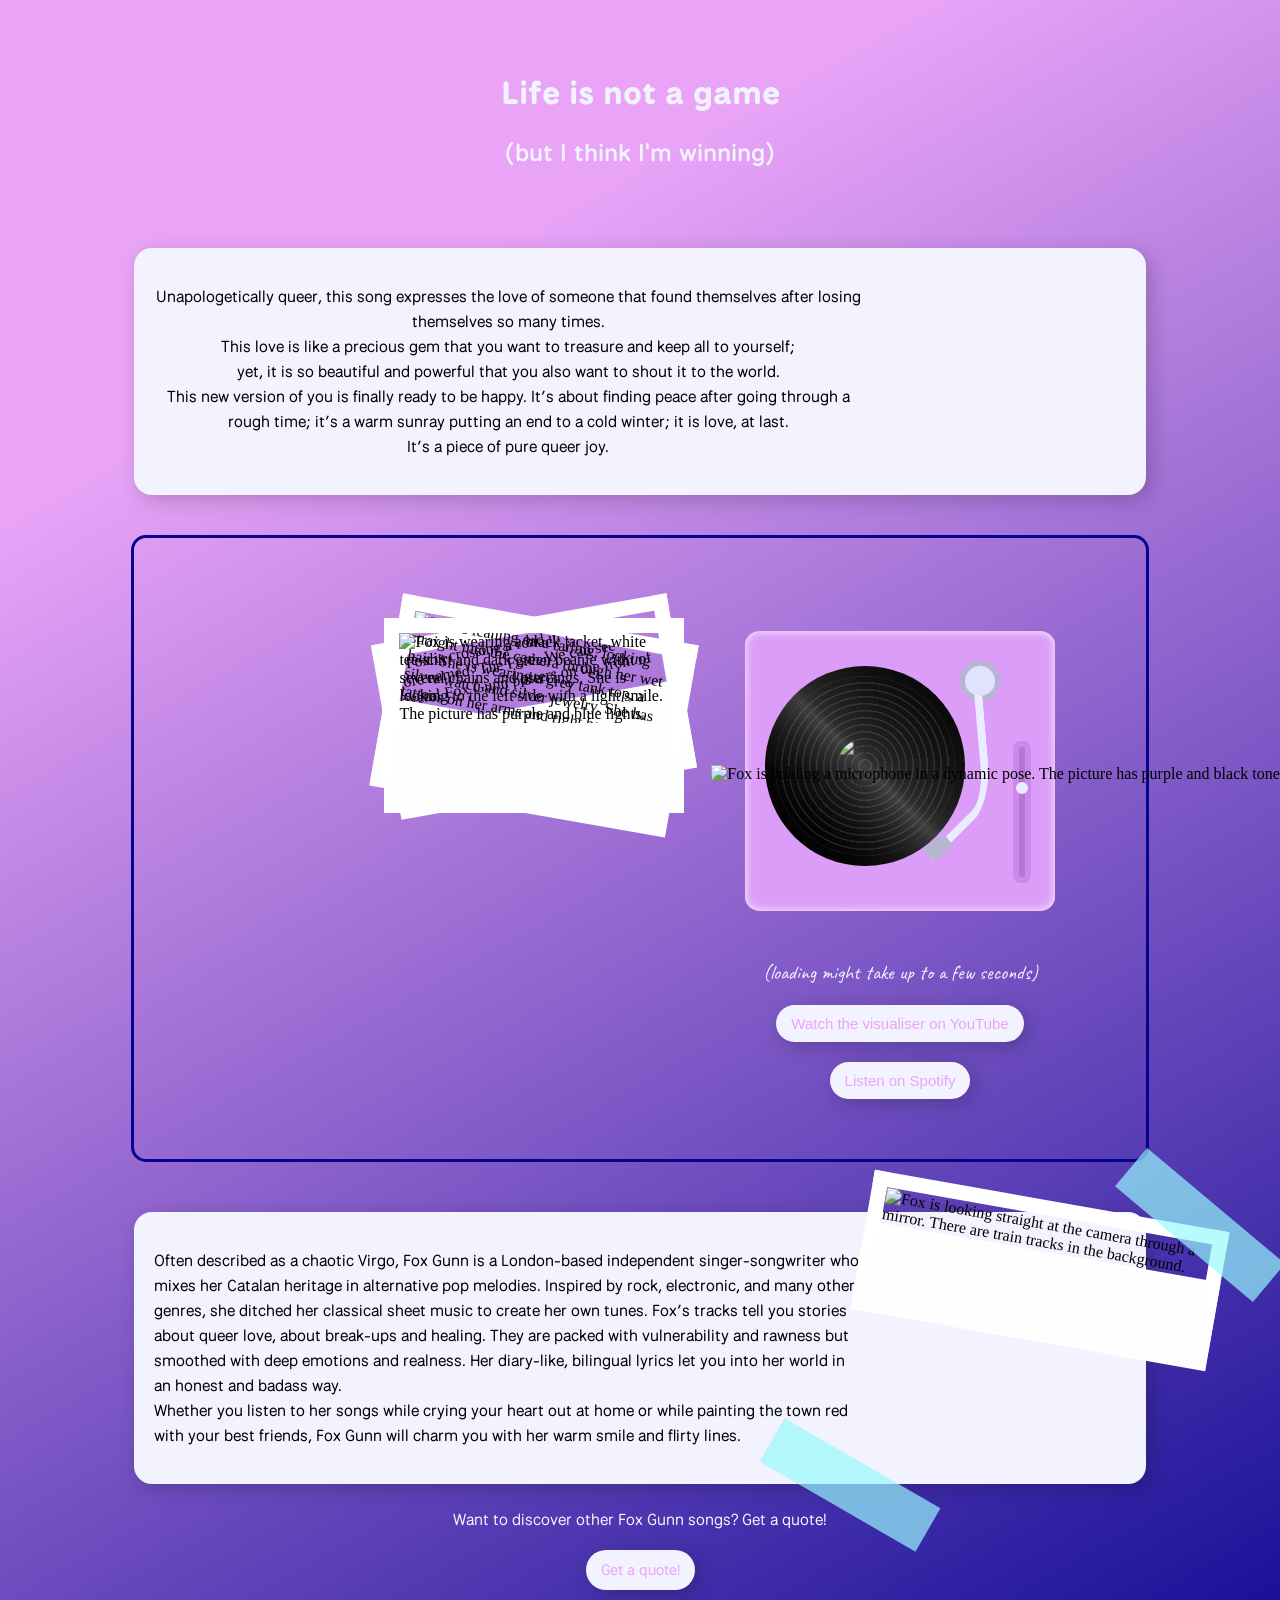
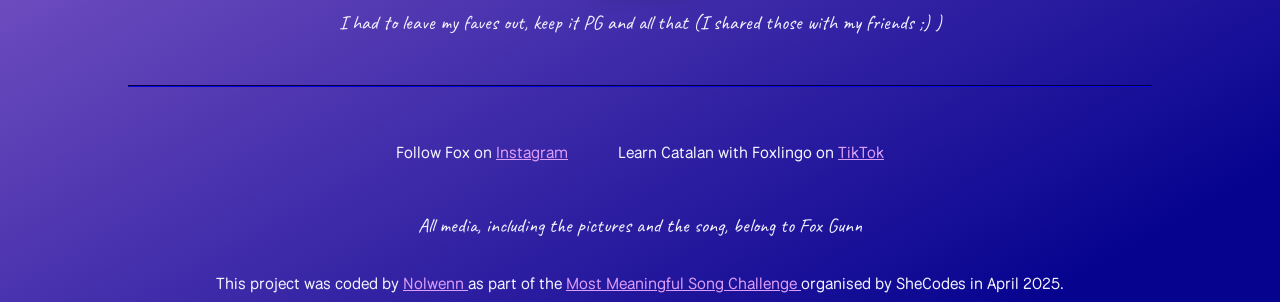
==== commit 86825e96: "added ytb & spotify buttons (html, css, javascript)" ====
--- a/index.html
+++ b/index.html
@@ -98,7 +98,7 @@
 .second-part {
   border: 3px solid #06038f;
   max-width: 80%;
-  padding-bottom: 140px;
+  padding-bottom: 80px;
   margin: 0 auto;
   margin-top: 40px;
   border-radius: 15px;
@@ -107,7 +107,7 @@
 /*Gallery styling*/
 .stack {
   position: relative;
-  top: 60px;
+  top: 80px;
   left: 250px;
   width: 300px;
   height: 300px;
@@ -404,6 +404,18 @@
   color: #f2f3fe;
   font-size: 20px;
 }
+.visualiser-link {
+  position: relative;
+  top: 40px;
+  left: 260px;
+  text-align: center;
+}
+.spotify-link {
+  position: relative;
+  top: 40px;
+  left: 260px;
+  text-align: center;
+}
 
 .end-pic img {
   position: absolute;
@@ -440,7 +452,7 @@
   background-color: #f2f3fe;
   border-radius: 18px;
   margin: 0 auto;
-  margin-top: 100px;
+  margin-top: 50px;
   max-width: 80%;
   height: fit-content;
   box-shadow: 5px 5px 20px rgba(0, 0, 0, 0.2);
@@ -699,6 +711,9 @@
     </div>
     <p class="loading-note caveat-handwritten">(loading might take up to a few seconds)
     </p>
+    <a href="https://www.youtube.com/watch?v=q0MDVqvlvZA" target="_blank"></a>
+    <button class="visualiser-link" onclick="OpenYtbLinkInNewTab()">Watch the visualiser on YouTube</button>
+    <button class="spotify-link" onclick="OpenSptfLinkInNewTab()">Listen on Spotify</button>
     </div>
     </div> 
     
@@ -834,12 +849,12 @@
         width: "0",
         videoId: playerContainer.dataset.video,
         playerVars: {
-  autoplay: 0,
-  loop: 1,
-  modestbranding: 1,
-  rel: 0,
-  playsinline: 1,
-},
+        autoplay: 0,
+        loop: 1,
+        modestbranding: 1,
+        rel: 0,
+        playsinline: 1,
+        },
       });
     }
 
@@ -861,6 +876,12 @@
     player.setVolume(Number(e.target.value) * 100); // YouTube volume goes from 0 to 100
   }
 });
+  function OpenYtbLinkInNewTab() {
+    window.open("https://www.youtube.com/watch?v=q0MDVqvlvZA", "_blank");
+  }
+  function OpenSptfLinkInNewTab() {
+    window.open("https://open.spotify.com/intl-fr/track/449928gLOyjVFGyhBc20eu?si=57b03b51ee854736", "_blank");
+  }
 
 
     //quote generator script
